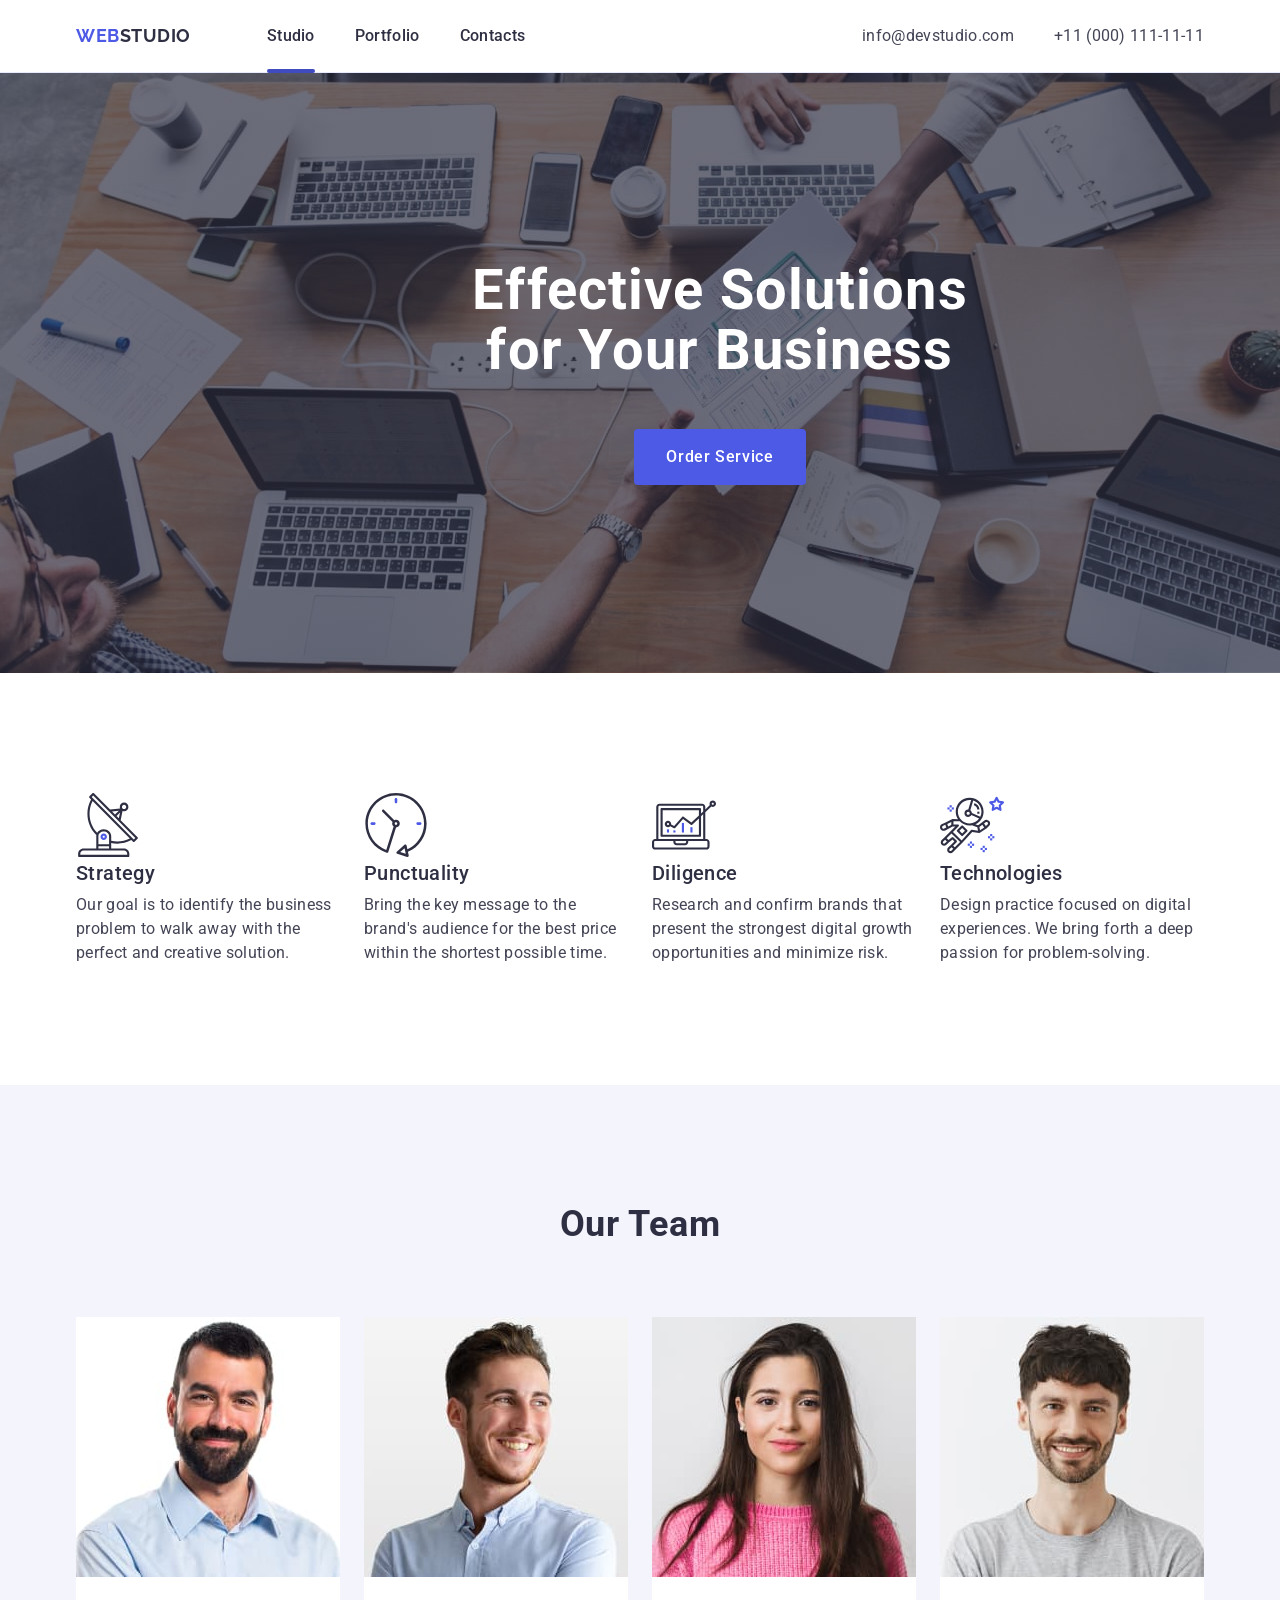
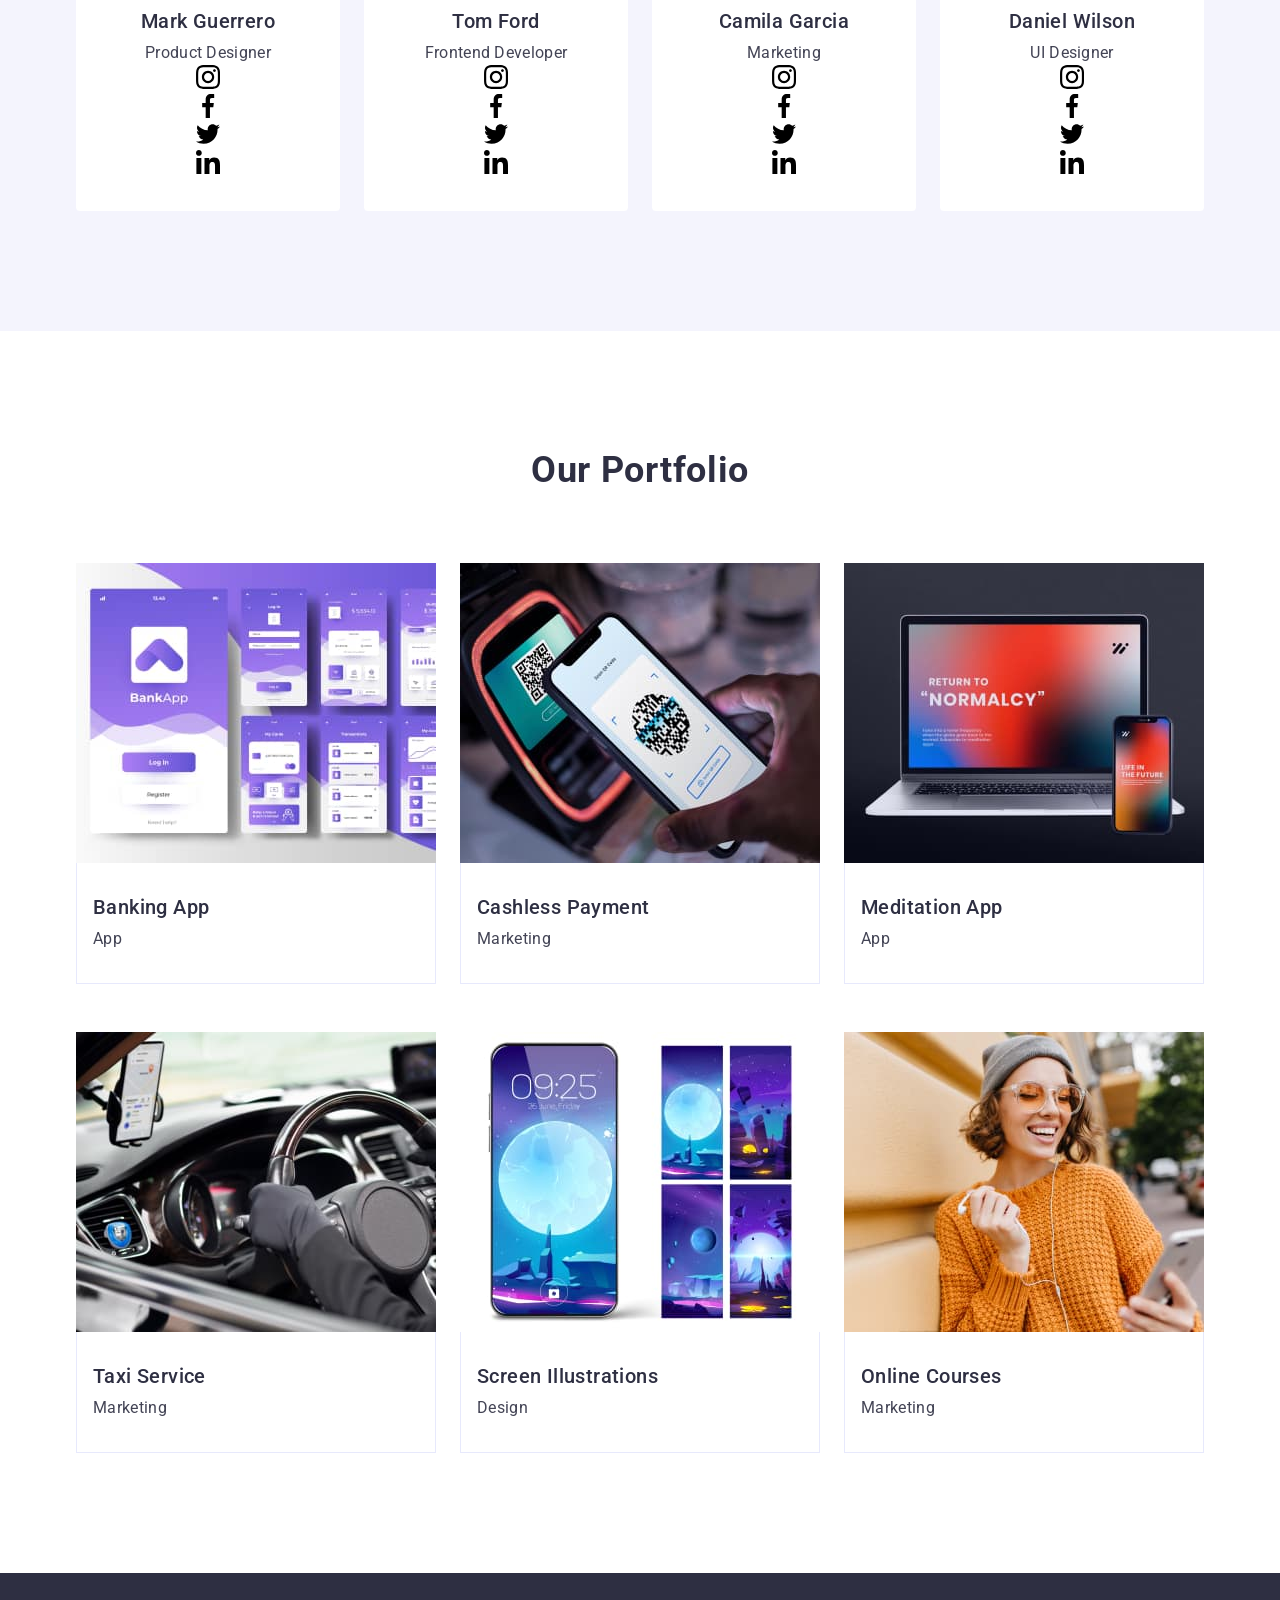
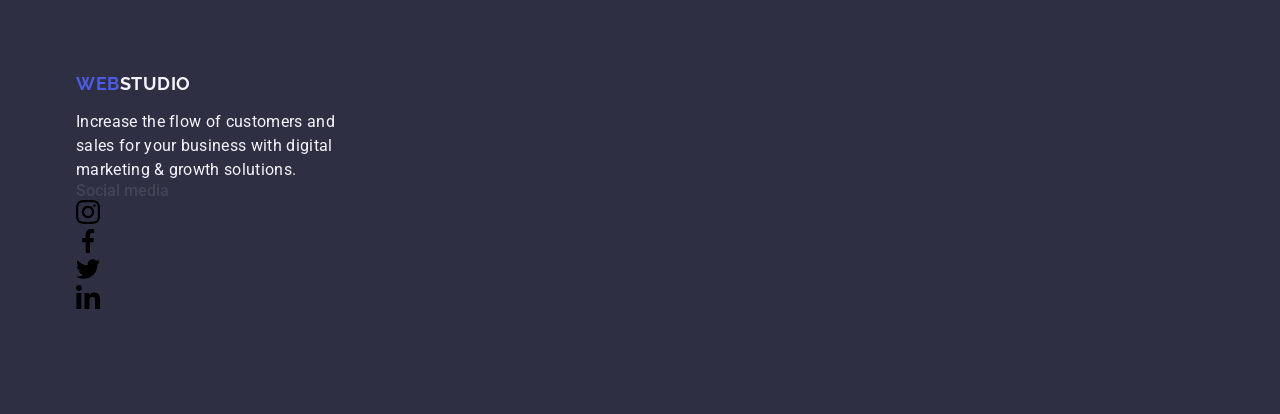
==== index.html @ 86a33cc3 "team" ====
<!DOCTYPE html>
<html lang="en">
<head>
  <meta charset="UTF-8">
  <meta name="viewport" content="width=device-width, initial-scale=1.0">
  <title>Web Studio</title>
  <link rel="preconnect" href="https://fonts.googleapis.com">
  <link rel="preconnect" href="https://fonts.gstatic.com" crossorigin>
  <link href="https://fonts.googleapis.com/css2?family=Raleway:wght@700&family=Roboto:wght@400;500;700&display=swap" rel="stylesheet">
  <link rel="stylesheet" href="https://cdnjs.cloudflare.com/ajax/libs/modern-normalize/2.0.0/modern-normalize.min.css">

  <link rel="stylesheet" href="./css/styles.css">
</head>
<body>

  <!-- Початок секції header -->
  <header class="header">
    <div class="container header-container">
      <nav class="header-nav">
      <a class="header-logo" href="./index.html">Web<span class="header-logo-studio">Studio</span></a>
        <ul class="header-list">
          <li class="header-item">
            <a class="header-link current" href="./index.html">Studio</a></li>
          <li class="header-item"><a class="header-link" href="">Portfolio</a></li>
          <li class="header-item"><a class="header-link" href="">Contacts</a></li>
        </ul>
      </nav>
      <address class="header-address">
        <ul class="header-address-list">
          <li class="header-address-item"><a class="header-address-link" href="mailto:info@devstudio.com">info@devstudio.com</a></li>
          <li class="header-address-item"><a class="header-address-link" href="tel:+110001111111">+11 (000) 111-11-11</a></li>
        </ul>
      </address>
    </div>
  </header>

  <!-- main -->
  <main>
    <!-- Початок секції hero -->
    <section class="hero">
     <div class="container">
        <h1 class="hero-title">Effective Solutions
          for Your Business</h1>
        <button class="hero-btn" type="button">Order Service</button>
     </div>
    </section>

    <!-- Початок секції Advantages -->
    <section class="advantages">
<div class="container">
        <h2 class="advantages-title visually-hidden">Advantages</h2>
        <Ul class="advantages-list">
          <li class="advantages-item">
            <div class=""><svg class="" width="64" height="64">
              <use href="./images/icons.svg#icon-antenna"></use>
            </svg></div>
            <h3 class="advantages-subtitle">Strategy</h3>
            <p class="advantages-text">Our goal is to identify the business problem to walk away with the perfect and creative solution. </p>
          </li>
          <li class="advantages-item">
            <div class=""><svg class="" width="64" height="64">
              <use href="./images/icons.svg#icon-clock"></use>
            </svg></div>
            <h3 class="advantages-subtitle">Punctuality</h3>
            <p class="advantages-text">Bring the key message to the brand's audience for the best price within the shortest possible time.</p>
          </li>
          <li class="advantages-item">
            <div class=""><svg class="" width="64" height="64">
              <use href="./images/icons.svg#icon-diagram"></use>
            </svg></div>
            <h3 class="advantages-subtitle">Diligence</h3>
            <p class="advantages-text">Research and confirm brands that present the strongest digital growth opportunities and minimize risk.</p>
          </li>
          <li class="advantages-item">
            <div class=""><svg class="" width="64" height="64">
              <use href="./images/icons.svg#icon-astronaut"></use>
            </svg></div>
            <h3 class="advantages-subtitle">Technologies</h3>
            <p class="advantages-text">Design practice focused on digital experiences. We bring forth a deep passion for problem-solving.</p>
          </li>
        </Ul>
</div>
    </section>

    <!-- Початок секції Team -->
    <section class="team">
<div class="container">
        <h2 class="team-title">Our Team</h2>
        <ul class="team-list">
          <li class="team-item">
            <img class="team-img" src="./images/img1.jpg" alt="Mark Guerrero photo" width="264" height="260">
            <div class="about-member">
              <h3 class="team-subtitle">Mark Guerrero</h3>
              <p class="team-text">Product Designer</p>
              <ul class="footer-soc-list">
                <li class="footer-soc-item"><a class="footer-soc-link" href=""></a> <svg class="soc-icon" width="24" height="24">
                  <use href="./images/icons.svg#icon-instagram"></use>
                </svg></li>
                <li class="footer-soc-item"><a class="footer-soc-link" href=""></a> <svg class="soc-icon" width="24" height="24">
                  <use href="./images/icons.svg#icon-facebook"></use>
                </svg></li>
                <li class="footer-soc-item"><a class="footer-soc-link" href=""></a> <svg class="soc-icon footer-soc-icon" width="24" height="24">
                  <use href="./images/icons.svg#icon-twitter"></use>
                </svg></li>
                <li class="footer-soc-item"><a class="footer-soc-link" href=""></a> <svg class="soc-icon" width="24" height="24">
                  <use href="./images/icons.svg#icon-linkedin"></use>
                </svg></li>
              </ul>
            </div>
          </li>
          <li class="team-item">
            <img class="team-img" src="./images/img2.jpg" alt="Tom Ford photo" width="264" height="260">
            <div class="about-member">
              <h3 class="team-subtitle">Tom Ford</h3>
              <p class="team-text">Frontend Developer</p>
              <ul class="footer-soc-list">
                <li class="footer-soc-item"><a class="footer-soc-link" href=""></a> <svg class="soc-icon" width="24" height="24">
                  <use href="./images/icons.svg#icon-instagram"></use>
                </svg></li>
                <li class="footer-soc-item"><a class="footer-soc-link" href=""></a> <svg class="soc-icon" width="24" height="24">
                  <use href="./images/icons.svg#icon-facebook"></use>
                </svg></li>
                <li class="footer-soc-item"><a class="footer-soc-link" href=""></a> <svg class="soc-icon footer-soc-icon" width="24" height="24">
                  <use href="./images/icons.svg#icon-twitter"></use>
                </svg></li>
                <li class="footer-soc-item"><a class="footer-soc-link" href=""></a> <svg class="soc-icon" width="24" height="24">
                  <use href="./images/icons.svg#icon-linkedin"></use>
                </svg></li>
              </ul>
            </div>
          </li>
          <li class="team-item">
            <img class="team-img" src="./images/img3.jpg" alt="Camila Garcia photo" width="264" height="260">
            <div class="about-member">
              <h3 class="team-subtitle">Camila Garcia</h3>
              <p class="team-text">Marketing</p>
              <ul class="footer-soc-list">
                <li class="footer-soc-item"><a class="footer-soc-link" href=""></a> <svg class="soc-icon" width="24" height="24">
                  <use href="./images/icons.svg#icon-instagram"></use>
                </svg></li>
                <li class="footer-soc-item"><a class="footer-soc-link" href=""></a> <svg class="soc-icon" width="24" height="24">
                  <use href="./images/icons.svg#icon-facebook"></use>
                </svg></li>
                <li class="footer-soc-item"><a class="footer-soc-link" href=""></a> <svg class="soc-icon footer-soc-icon" width="24" height="24">
                  <use href="./images/icons.svg#icon-twitter"></use>
                </svg></li>
                <li class="footer-soc-item"><a class="footer-soc-link" href=""></a> <svg class="soc-icon" width="24" height="24">
                  <use href="./images/icons.svg#icon-linkedin"></use>
                </svg></li>
              </ul>
            </div>
          </li>
          <li class="team-item">
            <img class="team-img" src="./images/img4.jpg" alt="Daniel Wilson photo" width="264" height="260">
            <div class="about-member">
              <h3 class="team-subtitle">Daniel Wilson</h3>
              <p class="team-text">UI Designer</p>
              <ul class="footer-soc-list">
                <li class="footer-soc-item"><a class="footer-soc-link" href=""></a> <svg class="soc-icon" width="24" height="24">
                  <use href="./images/icons.svg#icon-instagram"></use>
                </svg></li>
                <li class="footer-soc-item"><a class="footer-soc-link" href=""></a> <svg class="soc-icon" width="24" height="24">
                  <use href="./images/icons.svg#icon-facebook"></use>
                </svg></li>
                <li class="footer-soc-item"><a class="footer-soc-link" href=""></a> <svg class="soc-icon footer-soc-icon" width="24" height="24">
                  <use href="./images/icons.svg#icon-twitter"></use>
                </svg></li>
                <li class="footer-soc-item"><a class="footer-soc-link" href=""></a> <svg class="soc-icon" width="24" height="24">
                  <use href="./images/icons.svg#icon-linkedin"></use>
                </svg></li>
              </ul>
            </div>
          </li>
        </ul>
</div>
    </section>

    <!-- Початок секції Портфоліо -->
     <Section class="portfolio">
<div class="container">
        <h2 class="portfolio-title">Our Portfolio</h2>
        <ul class="portfolio-list">
          <li class="portfolio-item">
            <img class="Portfolio-img" src="./images/card1.jpg" alt="Banking App" width="360" height="300">
            <div class="about-app">
              <h3 class="portfolio-subtitle">Banking App</h3>
              <p class="portfolio-text">App</p>
            </div>
          </li>
          <li class="portfolio-item">
            <img class="Portfolio-img" src="./images/card2.jpg" alt="Terminal and smartphone" width="360" height="300">
            <div class="about-app">
              <h3 class="portfolio-subtitle">Cashless Payment</h3>
              <p class="portfolio-text">Marketing</p>
            </div>
          </li>
          <li class="portfolio-item">
            <img class="Portfolio-img" src="./images/card3.jpg" alt="macbook" width="360" height="300">
            <div class="about-app">
              <h3 class="portfolio-subtitle">Meditation App</h3>
              <p class="portfolio-text">App</p>
            </div>
          </li>
          <li class="portfolio-item">
            <img class="Portfolio-img" src="./images/card4.jpg" alt="Taxi" width="360" height="300">
            <div class="about-app">
              <h3 class="portfolio-subtitle">Taxi Service</h3>
              <p class="portfolio-text">Marketing</p>
            </div>
          </li>
          <li class="portfolio-item">
            <img class="Portfolio-img" src="./images/card5.jpg" alt="Screen Illustrations" width="360" height="300">
            <div class="about-app">
              <h3 class="portfolio-subtitle">Screen Illustrations</h3>
              <p class="portfolio-text">Design</p>
            </div>
          </li>
          <li class="portfolio-item">
            <img class="Portfolio-img" src="./images/card6.jpg" alt="Girl with iphone" width="360" height="300">
            <div class="about-app">
              <h3 class="portfolio-subtitle">Online Courses</h3>
              <p class="portfolio-text">Marketing</p>
            </div>
          </li>
        </ul>
</div>
     </Section>
  </main>
  <footer class="footer">
<div class="container">
  <div class="footer-blok">
        <a class="footer-link" href="./index.html">Web<span class="footer-logo-studio">Studio</span></a>
        <p class="footer-text">
          Increase the flow of customers and sales for your business with digital marketing & growth solutions.
        </p>
  </div>
    <div class="footer-soc">
      <p class="footer-soc-text">Social media</p>
      <ul class="footer-soc-list">
        <li class="footer-soc-item"><a class="footer-soc-link" href=""></a> <svg class="soc-icon" width="24" height="24">
          <use href="./images/icons.svg#icon-instagram"></use>
        </svg></li>
        <li class="footer-soc-item"><a class="footer-soc-link" href=""></a> <svg class="soc-icon" width="24" height="24">
          <use href="./images/icons.svg#icon-facebook"></use>
        </svg></li>
        <li class="footer-soc-item"><a class="footer-soc-link" href=""></a> <svg class="soc-icon footer-soc-icon" width="24" height="24">
          <use href="./images/icons.svg#icon-twitter"></use>
        </svg></li>
        <li class="footer-soc-item"><a class="footer-soc-link" href=""></a> <svg class="soc-icon" width="24" height="24">
          <use href="./images/icons.svg#icon-linkedin"></use>
        </svg></li>
      </ul>
    </div>
</div>
  </footer>
</body>
</html>
---- css/styles.css ----
body {
  font-family: 'Roboto', sans-serif;
  /* font-size: ; */
  font-weight: 500 ;
  font-style: normal;
  color: #434455;
  background-color: #FFFFFF;
}
a {
  text-decoration: none;
}
p, h1, h2, h3, h4, h5, h6 {
  margin-top:  0;
  margin-bottom: 0;
}
ul{
  padding-left: 0;
  margin-top: 0;
  margin-bottom: 0;
  list-style-type: none;
}

img {
  display: block;
}
.container { 
  /* width: calc(1128px + 15px + 15px); */
  max-width: 1158px;
  padding-left: 15px;
  padding-right: 15px; 
  margin-left: auto;
  margin-right: auto;
  }

.header {
  border-bottom: 1px solid #e7e9fc;
  box-shadow: 0 1px 6px 0 rgba(46, 47, 66, 0.08), 0 1px 1px 0 rgba(46, 47, 66, 0.16), 0 2px 1px 0 rgba(46, 47, 66, 0.08);
}
.header-container {
  display: flex;
  align-items: center;
}

.header-nav {
display: flex;
justify-content: center;
align-items: center;
}
.header-logo {
  font-family: "Raleway", sans-serif;
  font-weight: 700;
  font-size: 18px;
  line-height: 117%;
  letter-spacing: 0.03em;
  text-transform: uppercase;
  color: #4d5ae5 ;
  margin-right: 76px;
  /* padding: 24px 0; */
}
.header-logo-studio {
  color: #2E2F42;
}

.header-link {
  font-family: 'Roboto', sans-serif;
  font-weight: 500;
  font-size: 16px;
  line-height: 150%;
  letter-spacing: 0.02em;
  color: #2E2F42;
  padding: 24px 0;
  display: block;
  transition: color 250ms cubic-bezier(0.4, 0, 0.2, 1);
}

.header-link.current {
  position: relative;
}
.header-link.current::after {
  content: '';
  position: absolute;
  left: 0;
  bottom: -1px;
  width: 100%;
  height: 4px;
  border-radius: 2px;
  background-color: #404BBF;
}
.header-list {
  display: flex;
  gap: 40px;

}

.header-address {
  font-style: normal;
  margin-left: auto;
}
.header-address-list {
  display: flex;
  gap: 40px;
  /* padding: 24px 0; */
}
.header-address-link {
  font-family: 'Roboto', sans-serif;
  font-weight: 400;
  font-size: 16px;
  line-height: 150%;
  letter-spacing: 0.02em;
  color: #434455;
  display: block;
  padding-top: 24px;
  padding-bottom: 24px;
  transition: color 250ms cubic-bezier(0.4, 0, 0.2, 1);
}

.hero {
  background-color: #2E2F42;
  background-image: linear-gradient(
    to bottom, 
    rgba(46, 47, 66, 0.7),
    rgba(46, 47, 66, 0.7) 
    ),
    url(../images/people-office.jpg);
  background-repeat: no-repeat;
  background-position: center;
  width: 1440px;
  background-size: cover;
  margin-left: auto;
  margin-right: auto;
  padding-top: 188px;
  padding-bottom: 188px;
}
.hero-title {
  max-width: 496px;
  margin: 0 auto;
  font-size: 56px;
  line-height: 107%;
  letter-spacing: 0.02em;
  text-align: center;
  color: white;
  margin-bottom: 48px;
}
.hero-btn {
  display: block;
  margin: 0 auto;
  padding: 16px 32px;
  border-radius: 4px;
  font-family: 'Roboto', sans-serif;
  font-weight: 500;
  font-size: 16px;
  line-height: 150%;
  letter-spacing: 0.04em;
  background-color:#4D5AE5;
  color: white;
  cursor: pointer;
  min-width: 169px;
  height: 56px;
  border:none;

}
.hero-btn:hover, .hero-btn:focus {
  background-color:#404BBF;
}
.advantages {
  padding-top: 120px;
  padding-bottom: 120px;
}
.visually-hidden {
  position: absolute;
  width: 1px;
  height: 1px;
  margin: -1px;
  border: 0;
  padding: 0;
  white-space: nowrap;
  clip-path: inset(100%);
  clip: rect(0 0 0 0);
  overflow: hidden;
}

.advantages-list {
  display: flex;
  gap: 24px;
}
.advantages-item {
  width: calc((100% - 3 * 24px ) / 4);
}
.advantages-subtitle {
  /* font-family: var(--font-family); */
  margin-bottom: 8px;
  font-weight: 500;
  font-size: 20px;
  line-height: 120%;
  letter-spacing: 0.02em;
  color: #2E2F42;
}
.advantages-text {
  /* font-family: var(--font-family); */
  font-weight: 400;
  font-size: 16px;
  line-height: 150%;
  letter-spacing: 0.02em;
  color: #434455;
}

.team {
  background-color: #F4F4FD;
  padding-top: 120px;
  padding-bottom: 120px;
}
.team-title {
  /* font-family: var(--font-family);
  font-weight: 700; */
  font-size: 36px;
  line-height: 111%;
  letter-spacing: 0.02em;
  text-align: center;
  text-transform: capitalize;
  color: #2E2F42;
  margin-bottom: 72px;
  
}
.team-list {
  display: flex;
  gap: 24px;
}
.team-item {
  background-color: #FFFFFF;
  width: calc((100% - 3 * 24px) / 4);
  border-radius: 0 0 4px 4px;
}
.about-member {
  padding: 32px 0;
  text-align: center;
}
.team-subtitle {
  /* font-family: var(--font-family); */
  font-weight: 500;
  font-size: 20px;
  line-height: 120%;
  letter-spacing: 0.02em;
  /* text-align: center; */
  color: #2E2F42;
  margin-bottom: 8px;
}
.team-text {
  /* font-family: var(--font-family); */
  font-weight: 400;
  font-size: 16px;
  line-height: 150%;
  letter-spacing: 0.02em;
  /* text-align: center; */
  color: #434455;
}
.portfolio {
  padding-top: 120px;
  padding-bottom: 120px;
}
.portfolio-title {
  margin-bottom: 72px;
  /* font-family: var(--font-family);
  font-weight: 700; */
  text-transform: capitalize;
  font-size: 36px;
  line-height: 111%;
  letter-spacing: 0.02em;
  text-align: center;
  color: #2E2F42;
}
.portfolio-list {
  display: flex;
  row-gap: 48px;
  column-gap: 24px;
  flex-wrap: wrap;
}
.portfolio-item {
  width: calc((100% - 2 * 24px ) / 3);
}
.portfolio-subtitle {
  margin-bottom: 8px;
  /* font-family: var(--font-family); */
  font-weight: 500;
  font-size: 20px;
  line-height: 120%;
  letter-spacing: 0.02em;
  color: #2E2F42;
}
.portfolio-text {
  /* font-family: var(--font-family); */
  font-weight: 400;
  font-size: 16px;
  line-height: 150%;
  letter-spacing: 0.02em;
  color: #434455;
}
.about-app {
  padding: 32px 16px;
  border: 1px solid #e7e9fc;
  border-top: none;
}
.footer {
  background-color: #2E2F42;
  padding-top: 100px;
  padding-bottom: 100px;
}
.footer-blok {

}


.footer-link {
  display: inline-block;
  margin-bottom: 16px;
  font-family: "Raleway", sans-serif;
  font-weight: 700;
  font-size: 18px;
  line-height: 117%;
  letter-spacing: 0.03em;
  text-transform: uppercase;
  color: #4d5ae5;
}
.footer-logo-studio {
  color: #F4F4FD;
}

.footer-text {
  font-weight: 400;
  font-size: 16px;
  line-height: 150%;
  letter-spacing: 0.02em;
  color: #F4F4FD;
  max-width: 264px;
}


.footer-soc {
}
.footer-soc-text {
}
.footer-soc-list {
}
.footer-soc-item {
}
.footer-soc-link {
}
.footer-soc-icon {
}

.header-link:hover, 
.header-link:focus
.header-address-link:hover, 
.header-address-link:focus, 
.header-item.current {
  color:#404BBF;
}
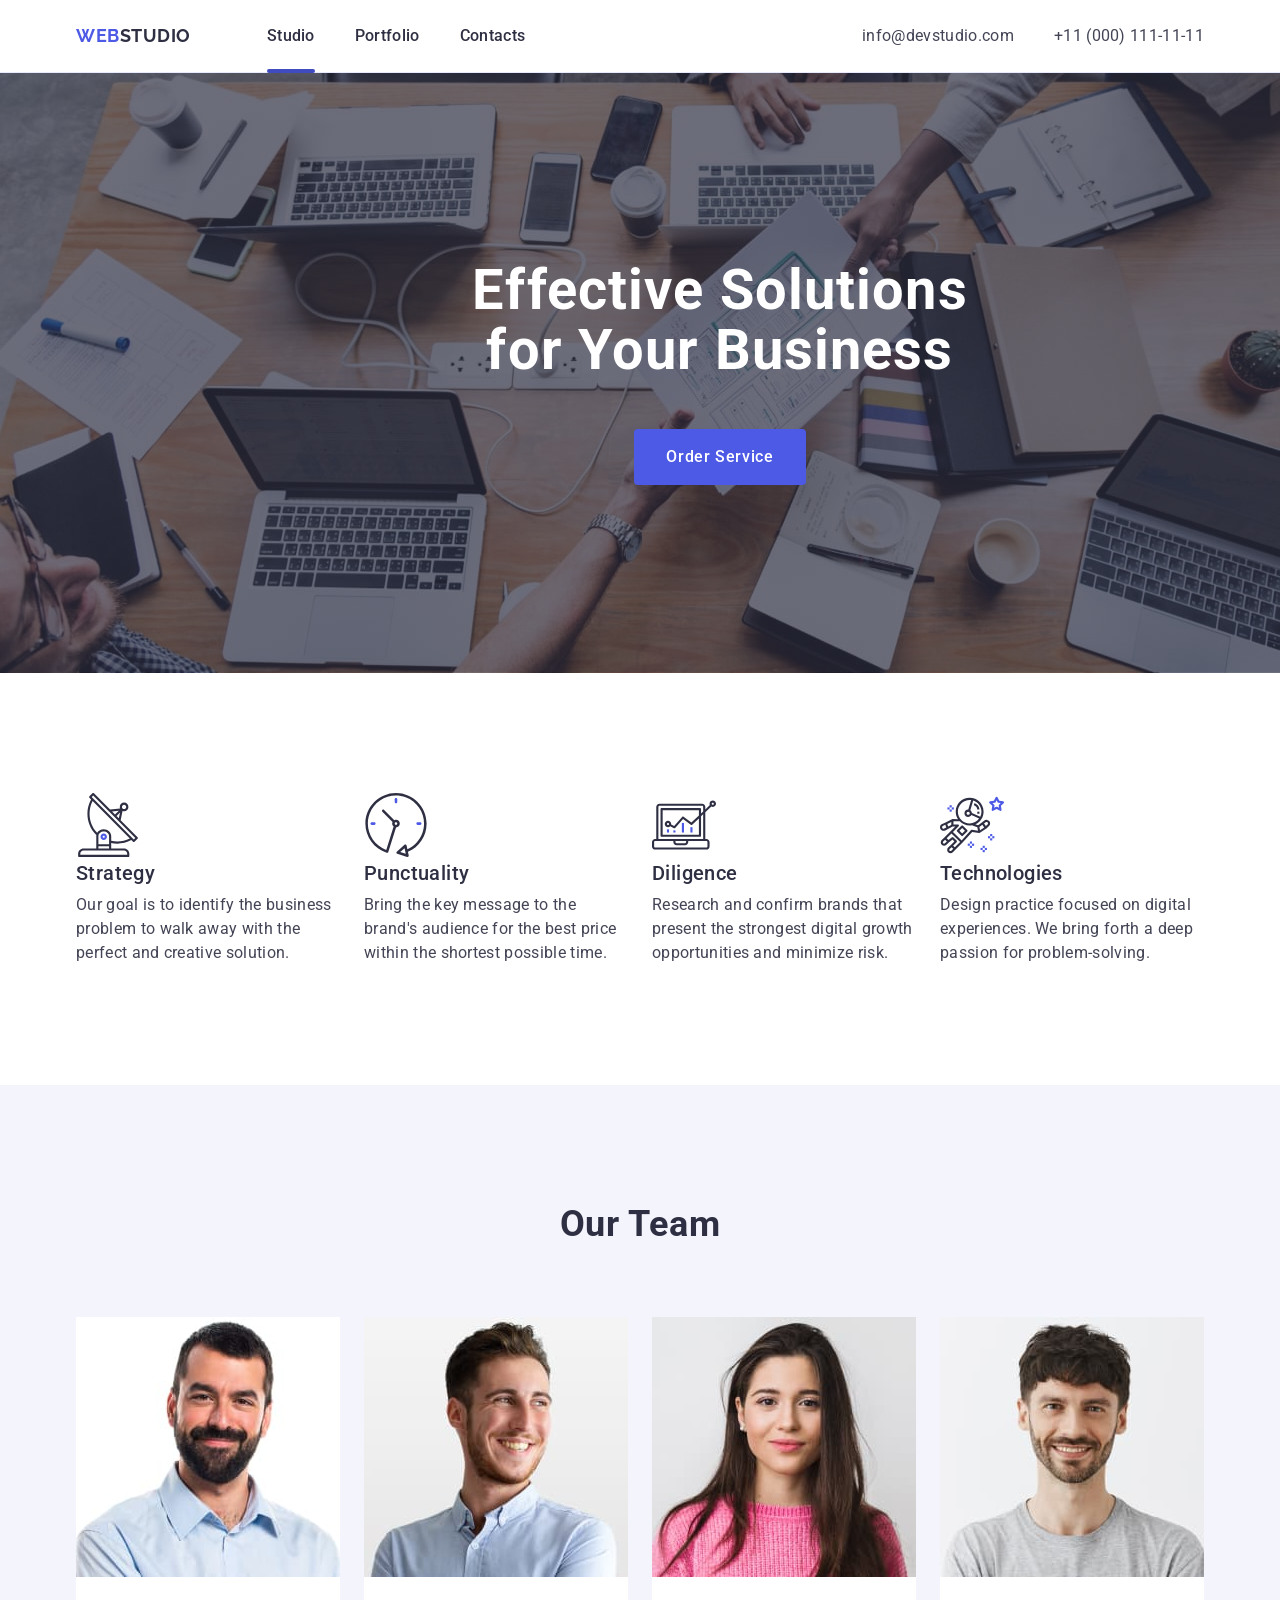
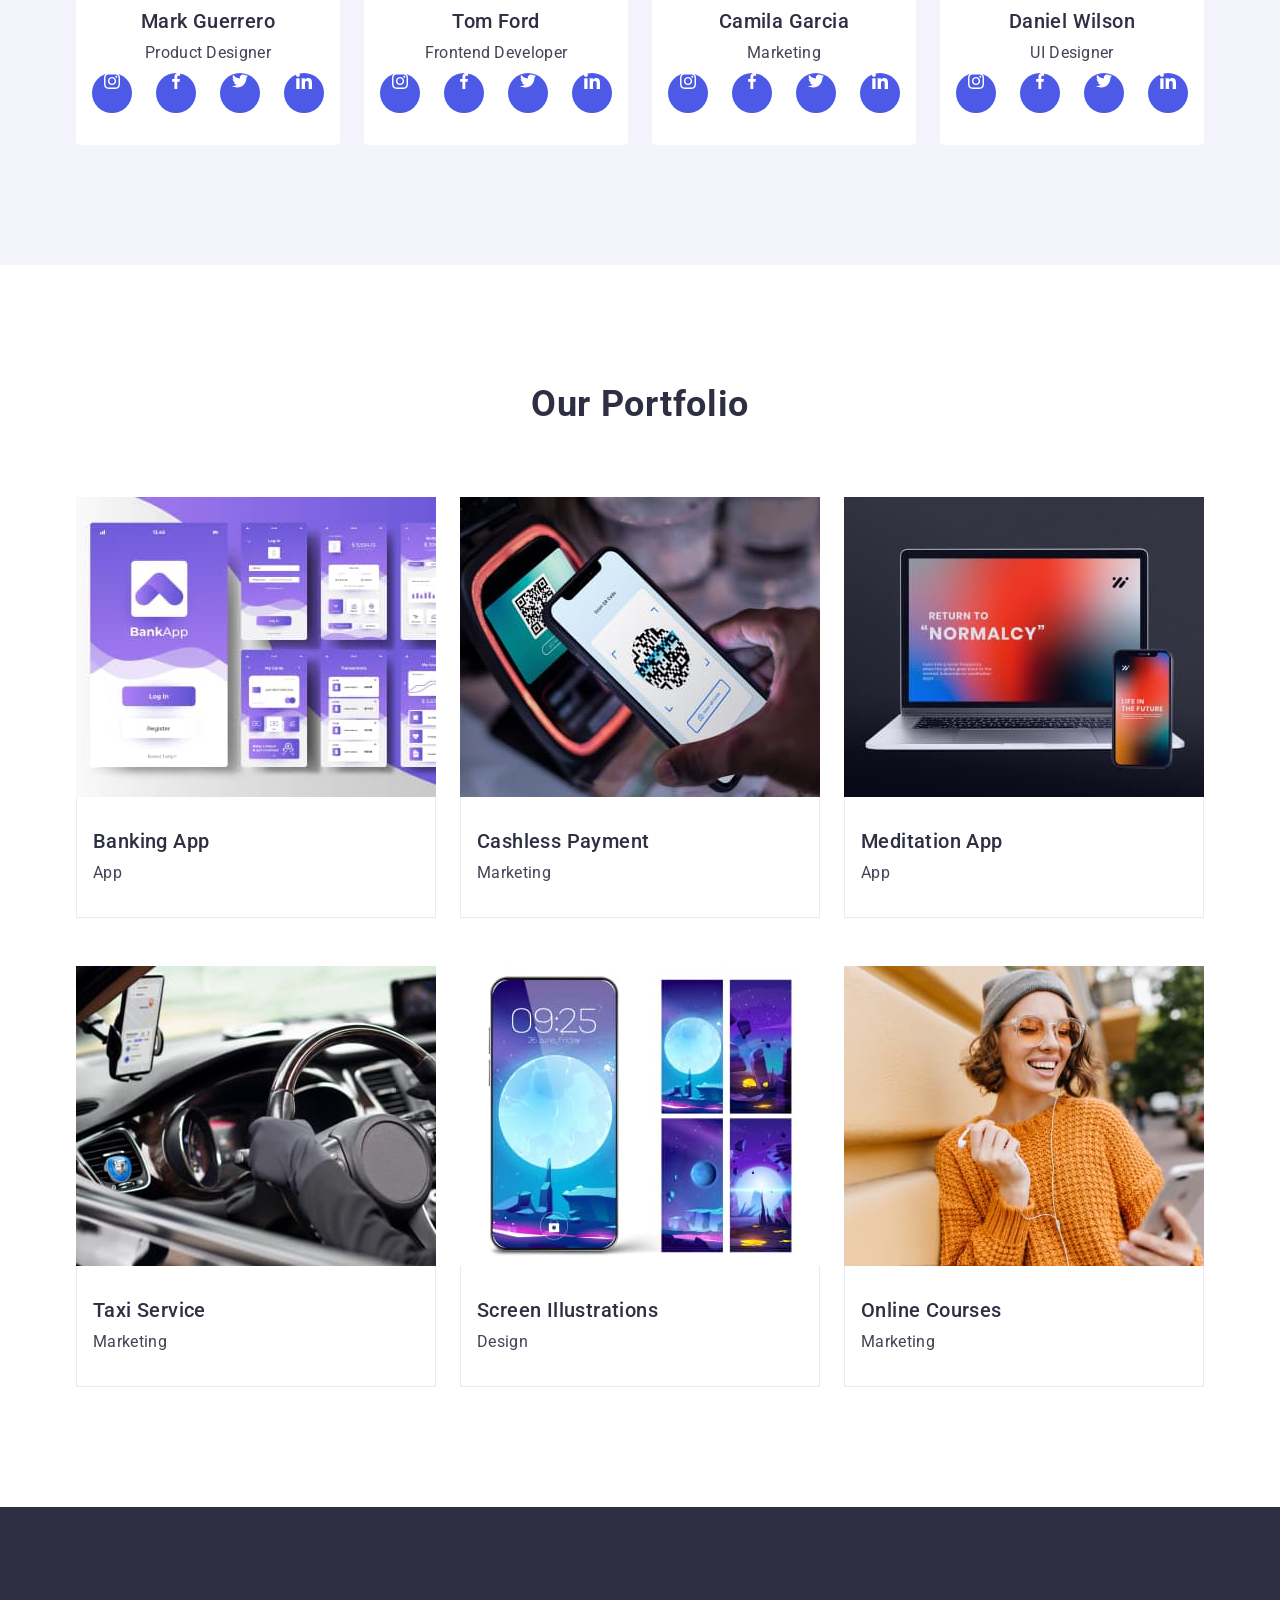
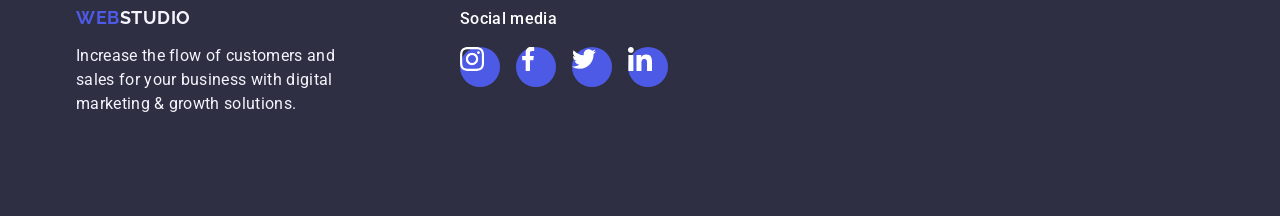
==== commit 1c577419: "footer" ====
--- a/index.html
+++ b/index.html
@@ -92,38 +92,41 @@
             <div class="about-member">
               <h3 class="team-subtitle">Mark Guerrero</h3>
               <p class="team-text">Product Designer</p>
-              <ul class="footer-soc-list">
-                <li class="footer-soc-item"><a class="footer-soc-link" href=""></a> <svg class="soc-icon" width="24" height="24">
-                  <use href="./images/icons.svg#icon-instagram"></use>
-                </svg></li>
-                <li class="footer-soc-item"><a class="footer-soc-link" href=""></a> <svg class="soc-icon" width="24" height="24">
-                  <use href="./images/icons.svg#icon-facebook"></use>
-                </svg></li>
-                <li class="footer-soc-item"><a class="footer-soc-link" href=""></a> <svg class="soc-icon footer-soc-icon" width="24" height="24">
-                  <use href="./images/icons.svg#icon-twitter"></use>
-                </svg></li>
-                <li class="footer-soc-item"><a class="footer-soc-link" href=""></a> <svg class="soc-icon" width="24" height="24">
-                  <use href="./images/icons.svg#icon-linkedin"></use>
-                </svg></li>
-              </ul>
-            </div>
-          </li>
+              <ul class="team-soc-list">
+                <li class="team-soc-item"><a class="team-soc-link" href=""></a> <svg class="soc-icon" width="16" height="16">
+                  <use href="./images/icons.svg#icon-instagram"></use>
+                </svg></li>
+                <li class="team-soc-item"><a class="team-soc-link" href=""></a> <svg class="soc-icon" width="16" height="16">
+                  <use href="./images/icons.svg#icon-facebook"></use>
+                </svg></li>
+                <li class="team-soc-item"><a class="team-soc-link" href=""></a> <svg class="soc-icon" width="16" height="16">
+                  <use href="./images/icons.svg#icon-twitter"></use>
+                </svg></li>
+                <li class="team-soc-item"><a class="team-soc-link" href=""></a> <svg class="soc-icon" width="16" height="16">
+                  <use href="./images/icons.svg#icon-linkedin"></use>
+                </svg></li>
+              </ul>
+            </div>
+          </li>
+
+
+
           <li class="team-item">
             <img class="team-img" src="./images/img2.jpg" alt="Tom Ford photo" width="264" height="260">
             <div class="about-member">
               <h3 class="team-subtitle">Tom Ford</h3>
               <p class="team-text">Frontend Developer</p>
-              <ul class="footer-soc-list">
-                <li class="footer-soc-item"><a class="footer-soc-link" href=""></a> <svg class="soc-icon" width="24" height="24">
-                  <use href="./images/icons.svg#icon-instagram"></use>
-                </svg></li>
-                <li class="footer-soc-item"><a class="footer-soc-link" href=""></a> <svg class="soc-icon" width="24" height="24">
-                  <use href="./images/icons.svg#icon-facebook"></use>
-                </svg></li>
-                <li class="footer-soc-item"><a class="footer-soc-link" href=""></a> <svg class="soc-icon footer-soc-icon" width="24" height="24">
-                  <use href="./images/icons.svg#icon-twitter"></use>
-                </svg></li>
-                <li class="footer-soc-item"><a class="footer-soc-link" href=""></a> <svg class="soc-icon" width="24" height="24">
+              <ul class="team-soc-list">
+                <li class="team-soc-item"><a class="team-soc-link" href=""></a> <svg class="soc-icon" width="16" height="16">
+                  <use href="./images/icons.svg#icon-instagram"></use>
+                </svg></li>
+                <li class="team-soc-item"><a class="team-soc-link" href=""></a> <svg class="soc-icon" width="16" height="16">
+                  <use href="./images/icons.svg#icon-facebook"></use>
+                </svg></li>
+                <li class="team-soc-item"><a class="team-soc-link" href=""></a> <svg class="soc-icon" width="16" height="16">
+                  <use href="./images/icons.svg#icon-twitter"></use>
+                </svg></li>
+                <li class="team-soc-item"><a class="team-soc-link" href=""></a> <svg class="soc-icon" width="16" height="16">
                   <use href="./images/icons.svg#icon-linkedin"></use>
                 </svg></li>
               </ul>
@@ -134,17 +137,17 @@
             <div class="about-member">
               <h3 class="team-subtitle">Camila Garcia</h3>
               <p class="team-text">Marketing</p>
-              <ul class="footer-soc-list">
-                <li class="footer-soc-item"><a class="footer-soc-link" href=""></a> <svg class="soc-icon" width="24" height="24">
-                  <use href="./images/icons.svg#icon-instagram"></use>
-                </svg></li>
-                <li class="footer-soc-item"><a class="footer-soc-link" href=""></a> <svg class="soc-icon" width="24" height="24">
-                  <use href="./images/icons.svg#icon-facebook"></use>
-                </svg></li>
-                <li class="footer-soc-item"><a class="footer-soc-link" href=""></a> <svg class="soc-icon footer-soc-icon" width="24" height="24">
-                  <use href="./images/icons.svg#icon-twitter"></use>
-                </svg></li>
-                <li class="footer-soc-item"><a class="footer-soc-link" href=""></a> <svg class="soc-icon" width="24" height="24">
+              <ul class="team-soc-list">
+                <li class="team-soc-item"><a class="team-soc-link" href=""></a> <svg class="soc-icon" width="16" height="16">
+                  <use href="./images/icons.svg#icon-instagram"></use>
+                </svg></li>
+                <li class="team-soc-item"><a class="team-soc-link" href=""></a> <svg class="soc-icon" width="16" height="16">
+                  <use href="./images/icons.svg#icon-facebook"></use>
+                </svg></li>
+                <li class="team-soc-item"><a class="team-soc-link" href=""></a> <svg class="soc-icon" width="16" height="16">
+                  <use href="./images/icons.svg#icon-twitter"></use>
+                </svg></li>
+                <li class="team-soc-item"><a class="team-soc-link" href=""></a> <svg class="soc-icon" width="16" height="16">
                   <use href="./images/icons.svg#icon-linkedin"></use>
                 </svg></li>
               </ul>
@@ -155,17 +158,17 @@
             <div class="about-member">
               <h3 class="team-subtitle">Daniel Wilson</h3>
               <p class="team-text">UI Designer</p>
-              <ul class="footer-soc-list">
-                <li class="footer-soc-item"><a class="footer-soc-link" href=""></a> <svg class="soc-icon" width="24" height="24">
-                  <use href="./images/icons.svg#icon-instagram"></use>
-                </svg></li>
-                <li class="footer-soc-item"><a class="footer-soc-link" href=""></a> <svg class="soc-icon" width="24" height="24">
-                  <use href="./images/icons.svg#icon-facebook"></use>
-                </svg></li>
-                <li class="footer-soc-item"><a class="footer-soc-link" href=""></a> <svg class="soc-icon footer-soc-icon" width="24" height="24">
-                  <use href="./images/icons.svg#icon-twitter"></use>
-                </svg></li>
-                <li class="footer-soc-item"><a class="footer-soc-link" href=""></a> <svg class="soc-icon" width="24" height="24">
+              <ul class="team-soc-list">
+                <li class="team-soc-item"><a class="team-soc-link" href=""></a> <svg class="soc-icon" width="16" height="16">
+                  <use href="./images/icons.svg#icon-instagram"></use>
+                </svg></li>
+                <li class="team-soc-item"><a class="team-soc-link" href=""></a> <svg class="soc-icon" width="16" height="16">
+                  <use href="./images/icons.svg#icon-facebook"></use>
+                </svg></li>
+                <li class="team-soc-item"><a class="team-soc-link" href=""></a> <svg class="soc-icon" width="16" height="16">
+                  <use href="./images/icons.svg#icon-twitter"></use>
+                </svg></li>
+                <li class="team-soc-item"><a class="team-soc-link" href=""></a> <svg class="soc-icon" width="16" height="16">
                   <use href="./images/icons.svg#icon-linkedin"></use>
                 </svg></li>
               </ul>
@@ -227,7 +230,7 @@
      </Section>
   </main>
   <footer class="footer">
-<div class="container">
+<div class="container footer-container">
   <div class="footer-blok">
         <a class="footer-link" href="./index.html">Web<span class="footer-logo-studio">Studio</span></a>
         <p class="footer-text">
--- a/css/styles.css
+++ b/css/styles.css
@@ -253,6 +253,26 @@
   /* text-align: center; */
   color: #434455;
 }
+.team-soc-list {
+  margin-top: 8px;
+  display: flex;
+  justify-content: center;
+  gap: 24px;
+}
+.team-soc-item {
+  width: 40px;
+  height: 40px;
+  background-color: #4D5AE5;
+  border-radius: 50%;
+
+}
+.team-soc-link {
+}
+.soc-icon {
+  fill: #fff;
+  
+
+}
 .portfolio {
   padding-top: 120px;
   padding-bottom: 120px;
@@ -304,10 +324,12 @@
   padding-top: 100px;
   padding-bottom: 100px;
 }
+.footer-container {
+  display: flex;
+}
 .footer-blok {
-
-}
-
+  margin-right: 120px;
+}
 
 .footer-link {
   display: inline-block;
@@ -337,10 +359,23 @@
 .footer-soc {
 }
 .footer-soc-text {
+  font-weight: 500;
+  font-size: 16px;
+  line-height: 150%;
+  letter-spacing: 0.02em;
+  color: #fff;
+  margin-bottom: 16px;
+
 }
 .footer-soc-list {
+  display: flex;
+  gap: 16px;
 }
 .footer-soc-item {
+  width: 40px;
+  height: 40px;
+  background-color: #4D5AE5;
+  border-radius: 50%;
 }
 .footer-soc-link {
 }
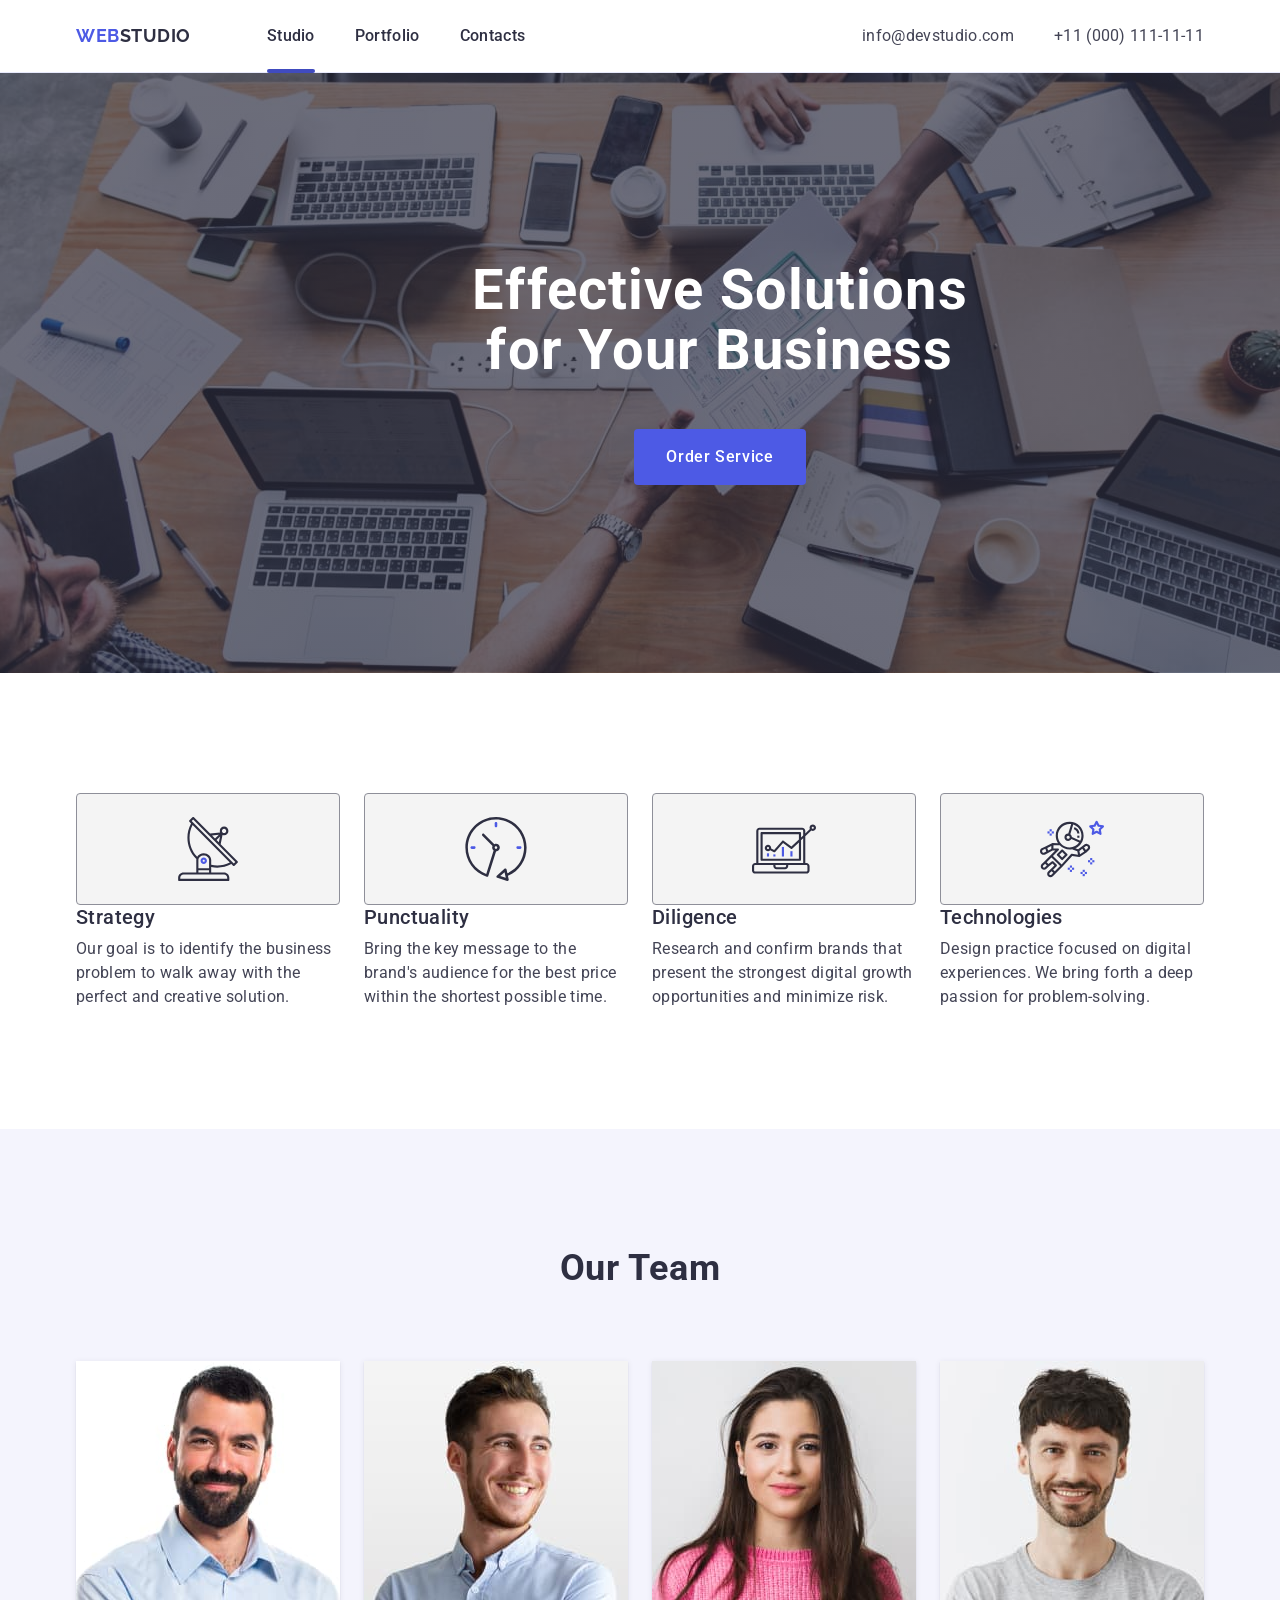
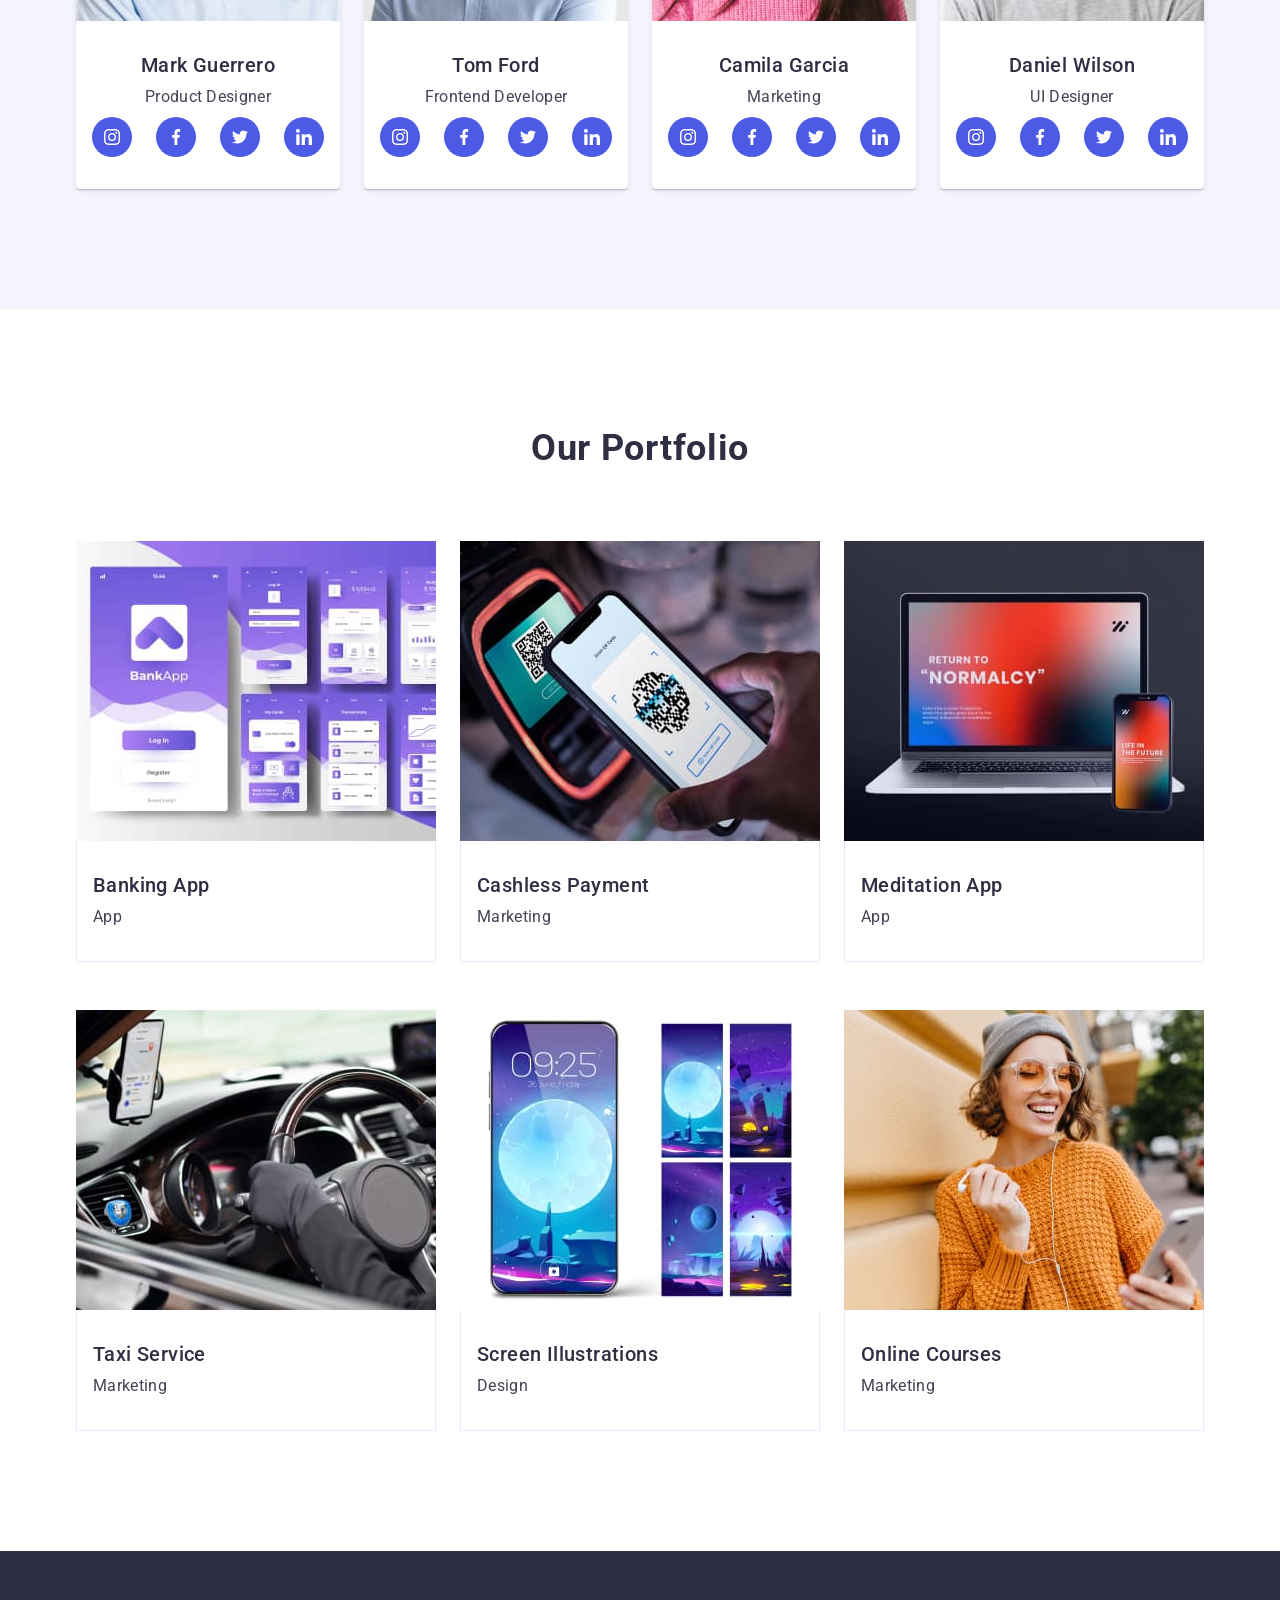
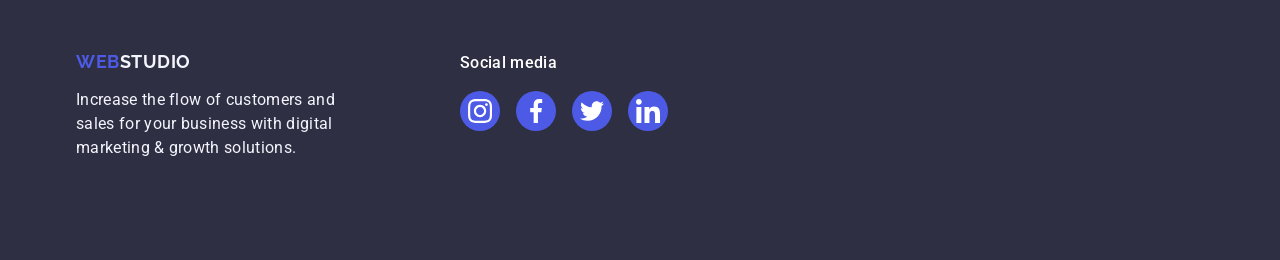
==== commit 82dd481c: "finish?" ====
--- a/index.html
+++ b/index.html
@@ -51,28 +51,28 @@
         <h2 class="advantages-title visually-hidden">Advantages</h2>
         <Ul class="advantages-list">
           <li class="advantages-item">
-            <div class=""><svg class="" width="64" height="64">
+            <div class="advantages-icon-box"><svg class="advantages-icon" width="64" height="64">
               <use href="./images/icons.svg#icon-antenna"></use>
             </svg></div>
             <h3 class="advantages-subtitle">Strategy</h3>
             <p class="advantages-text">Our goal is to identify the business problem to walk away with the perfect and creative solution. </p>
           </li>
           <li class="advantages-item">
-            <div class=""><svg class="" width="64" height="64">
+            <div class="advantages-icon-box"><svg class="advantages-icon" width="64" height="64">
               <use href="./images/icons.svg#icon-clock"></use>
             </svg></div>
             <h3 class="advantages-subtitle">Punctuality</h3>
             <p class="advantages-text">Bring the key message to the brand's audience for the best price within the shortest possible time.</p>
           </li>
           <li class="advantages-item">
-            <div class=""><svg class="" width="64" height="64">
+            <div class="advantages-icon-box"><svg class="advantages-icon" width="64" height="64">
               <use href="./images/icons.svg#icon-diagram"></use>
             </svg></div>
             <h3 class="advantages-subtitle">Diligence</h3>
             <p class="advantages-text">Research and confirm brands that present the strongest digital growth opportunities and minimize risk.</p>
           </li>
           <li class="advantages-item">
-            <div class=""><svg class="" width="64" height="64">
+            <div class="advantages-icon-box"><svg class="advantages-icon" width="64" height="64">
               <use href="./images/icons.svg#icon-astronaut"></use>
             </svg></div>
             <h3 class="advantages-subtitle">Technologies</h3>
@@ -108,9 +108,6 @@
               </ul>
             </div>
           </li>
-
-
-
           <li class="team-item">
             <img class="team-img" src="./images/img2.jpg" alt="Tom Ford photo" width="264" height="260">
             <div class="about-member">
@@ -184,42 +181,60 @@
         <h2 class="portfolio-title">Our Portfolio</h2>
         <ul class="portfolio-list">
           <li class="portfolio-item">
-            <img class="Portfolio-img" src="./images/card1.jpg" alt="Banking App" width="360" height="300">
+            <div class="portfolio-thumb"><img class="portfolio-img" src="./images/card1.jpg" alt="Banking App" width="360" height="300">
+              <p class="portfolio-item-text">14 Stylish and User-Friendly App Design Concepts · Task Manager App · Calorie Tracker App · Exotic Fruit Ecommerce App · Cloud Storage App</p>
+            </div>
+            
             <div class="about-app">
               <h3 class="portfolio-subtitle">Banking App</h3>
               <p class="portfolio-text">App</p>
             </div>
           </li>
           <li class="portfolio-item">
-            <img class="Portfolio-img" src="./images/card2.jpg" alt="Terminal and smartphone" width="360" height="300">
+            <div class="portfolio-thumb">
+              <img class="portfolio-img" src="./images/card2.jpg" alt="Terminal and smartphone" width="360" height="300">
+              <p class="portfolio-item-text">14 Stylish and User-Friendly App Design Concepts · Task Manager App · Calorie Tracker App · Exotic Fruit Ecommerce App · Cloud Storage App</p>
+            </div>
             <div class="about-app">
               <h3 class="portfolio-subtitle">Cashless Payment</h3>
               <p class="portfolio-text">Marketing</p>
             </div>
           </li>
           <li class="portfolio-item">
-            <img class="Portfolio-img" src="./images/card3.jpg" alt="macbook" width="360" height="300">
+            <div class="portfolio-thumb">
+              <img class="portfolio-img" src="./images/card3.jpg" alt="macbook" width="360" height="300">
+              <p class="portfolio-item-text">14 Stylish and User-Friendly App Design Concepts · Task Manager App · Calorie Tracker App · Exotic Fruit Ecommerce App · Cloud Storage App</p>
+            </div>
             <div class="about-app">
               <h3 class="portfolio-subtitle">Meditation App</h3>
               <p class="portfolio-text">App</p>
             </div>
           </li>
           <li class="portfolio-item">
-            <img class="Portfolio-img" src="./images/card4.jpg" alt="Taxi" width="360" height="300">
+            <div class="portfolio-thumb">
+              <img class="portfolio-img" src="./images/card4.jpg" alt="Taxi" width="360" height="300">
+              <p class="portfolio-item-text">14 Stylish and User-Friendly App Design Concepts · Task Manager App · Calorie Tracker App · Exotic Fruit Ecommerce App · Cloud Storage App</p>
+            </div>
             <div class="about-app">
               <h3 class="portfolio-subtitle">Taxi Service</h3>
               <p class="portfolio-text">Marketing</p>
             </div>
           </li>
           <li class="portfolio-item">
-            <img class="Portfolio-img" src="./images/card5.jpg" alt="Screen Illustrations" width="360" height="300">
+            <div class="portfolio-thumb">
+              <img class="portfolio-img" src="./images/card5.jpg" alt="Screen Illustrations" width="360" height="300">
+              <p class="portfolio-item-text">14 Stylish and User-Friendly App Design Concepts · Task Manager App · Calorie Tracker App · Exotic Fruit Ecommerce App · Cloud Storage App</p>
+            </div>
             <div class="about-app">
               <h3 class="portfolio-subtitle">Screen Illustrations</h3>
               <p class="portfolio-text">Design</p>
             </div>
           </li>
           <li class="portfolio-item">
-            <img class="Portfolio-img" src="./images/card6.jpg" alt="Girl with iphone" width="360" height="300">
+            <div class="portfolio-thumb">
+              <img class="portfolio-img" src="./images/card6.jpg" alt="Girl with iphone" width="360" height="300">
+              <p class="portfolio-item-text">14 Stylish and User-Friendly App Design Concepts · Task Manager App · Calorie Tracker App · Exotic Fruit Ecommerce App · Cloud Storage App</p>
+            </div>
             <div class="about-app">
               <h3 class="portfolio-subtitle">Online Courses</h3>
               <p class="portfolio-text">Marketing</p>
@@ -240,16 +255,16 @@
     <div class="footer-soc">
       <p class="footer-soc-text">Social media</p>
       <ul class="footer-soc-list">
-        <li class="footer-soc-item"><a class="footer-soc-link" href=""></a> <svg class="soc-icon" width="24" height="24">
+        <li class="footer-soc-item"><a class="footer-soc-link" href=""></a> <svg class="soc-icon footer-soc-icon" width="24" height="24">
           <use href="./images/icons.svg#icon-instagram"></use>
         </svg></li>
-        <li class="footer-soc-item"><a class="footer-soc-link" href=""></a> <svg class="soc-icon" width="24" height="24">
+        <li class="footer-soc-item"><a class="footer-soc-link" href=""></a> <svg class="soc-icon footer-soc-icon" width="24" height="24">
           <use href="./images/icons.svg#icon-facebook"></use>
         </svg></li>
         <li class="footer-soc-item"><a class="footer-soc-link" href=""></a> <svg class="soc-icon footer-soc-icon" width="24" height="24">
           <use href="./images/icons.svg#icon-twitter"></use>
         </svg></li>
-        <li class="footer-soc-item"><a class="footer-soc-link" href=""></a> <svg class="soc-icon" width="24" height="24">
+        <li class="footer-soc-item"><a class="footer-soc-link" href=""></a> <svg class="soc-icon footer-soc-icon" width="24" height="24">
           <use href="./images/icons.svg#icon-linkedin"></use>
         </svg></li>
       </ul>
--- a/css/styles.css
+++ b/css/styles.css
@@ -157,6 +157,9 @@
   min-width: 169px;
   height: 56px;
   border:none;
+  transition-property: color, background-color;
+  transition-duration: 250ms;
+  transition-timing-function: cubic-bezier(0.4, 0, 0.2, 1);
 
 }
 .hero-btn:hover, .hero-btn:focus {
@@ -186,6 +189,19 @@
 .advantages-item {
   width: calc((100% - 3 * 24px ) / 4);
 }
+.advantages-icon-box {
+  border: 1px solid #8e8f99;
+  border-radius: 4px;
+  width: 264px;
+  height: 112px;
+  display: flex;
+  align-items: center;
+  justify-content: center;
+  background-color: #f4f4f4;
+}
+.advantages-icon {
+
+}
 .advantages-subtitle {
   /* font-family: var(--font-family); */
   margin-bottom: 8px;
@@ -210,8 +226,6 @@
   padding-bottom: 120px;
 }
 .team-title {
-  /* font-family: var(--font-family);
-  font-weight: 700; */
   font-size: 36px;
   line-height: 111%;
   letter-spacing: 0.02em;
@@ -229,6 +243,7 @@
   background-color: #FFFFFF;
   width: calc((100% - 3 * 24px) / 4);
   border-radius: 0 0 4px 4px;
+  box-shadow: 0 2px 1px 0 rgba(46, 47, 66, 0.08), 0 1px 1px 0 rgba(46, 47, 66, 0.16), 0 1px 6px 0 rgba(46, 47, 66, 0.08);
 }
 .about-member {
   padding: 32px 0;
@@ -256,22 +271,26 @@
 .team-soc-list {
   margin-top: 8px;
   display: flex;
+  gap: 24px;
   justify-content: center;
-  gap: 24px;
 }
 .team-soc-item {
   width: 40px;
   height: 40px;
+  display: flex;
+  justify-content: center;
+  align-items: center;
   background-color: #4D5AE5;
   border-radius: 50%;
-
-}
+}
+.team-soc-item:hover {
+  background-color: #404BBF;
+}
+
 .team-soc-link {
 }
 .soc-icon {
   fill: #fff;
-  
-
 }
 .portfolio {
   padding-top: 120px;
@@ -297,6 +316,34 @@
 .portfolio-item {
   width: calc((100% - 2 * 24px ) / 3);
 }
+.portfolio-item:hover {
+    box-shadow: 0 2px 1px 0 rgba(46, 47, 66, 0.08), 0 1px 1px 0 rgba(46, 47, 66, 0.16), 0 1px 6px 0 rgba(46, 47, 66, 0.08);
+}
+
+.portfolio-item:hover .portfolio-item-text {
+transform: translateY(0);
+}
+
+.portfolio-thumb {
+  position: relative;
+  overflow: hidden;
+}
+
+.portfolio-item-text {
+  position: absolute;
+  top: 0;
+  left: 0;
+  background-color: #4D5AE5;
+  color: #F4F4FD;
+  line-height: 1.5;
+  letter-spacing: 0.02em;
+  padding: 40px 32px;
+  width: 100%;
+  height: 100%;
+  transform: translateY(100%);
+  transition: transform 250ms linear;
+}
+
 .portfolio-subtitle {
   margin-bottom: 8px;
   /* font-family: var(--font-family); */
@@ -307,7 +354,6 @@
   color: #2E2F42;
 }
 .portfolio-text {
-  /* font-family: var(--font-family); */
   font-weight: 400;
   font-size: 16px;
   line-height: 150%;
@@ -374,18 +420,26 @@
 .footer-soc-item {
   width: 40px;
   height: 40px;
+  display: flex;
+  justify-content: center;
+  align-items: center;
   background-color: #4D5AE5;
   border-radius: 50%;
 }
+.footer-soc-item:hover {
+  background-color: #31D0AA;
+}
 .footer-soc-link {
 }
 .footer-soc-icon {
-}
-
-.header-link:hover, 
-.header-link:focus
+  
+}
+
 .header-address-link:hover, 
 .header-address-link:focus, 
+.header-link:hover, 
+.header-link:focus,
 .header-item.current {
   color:#404BBF;
-}+}
+
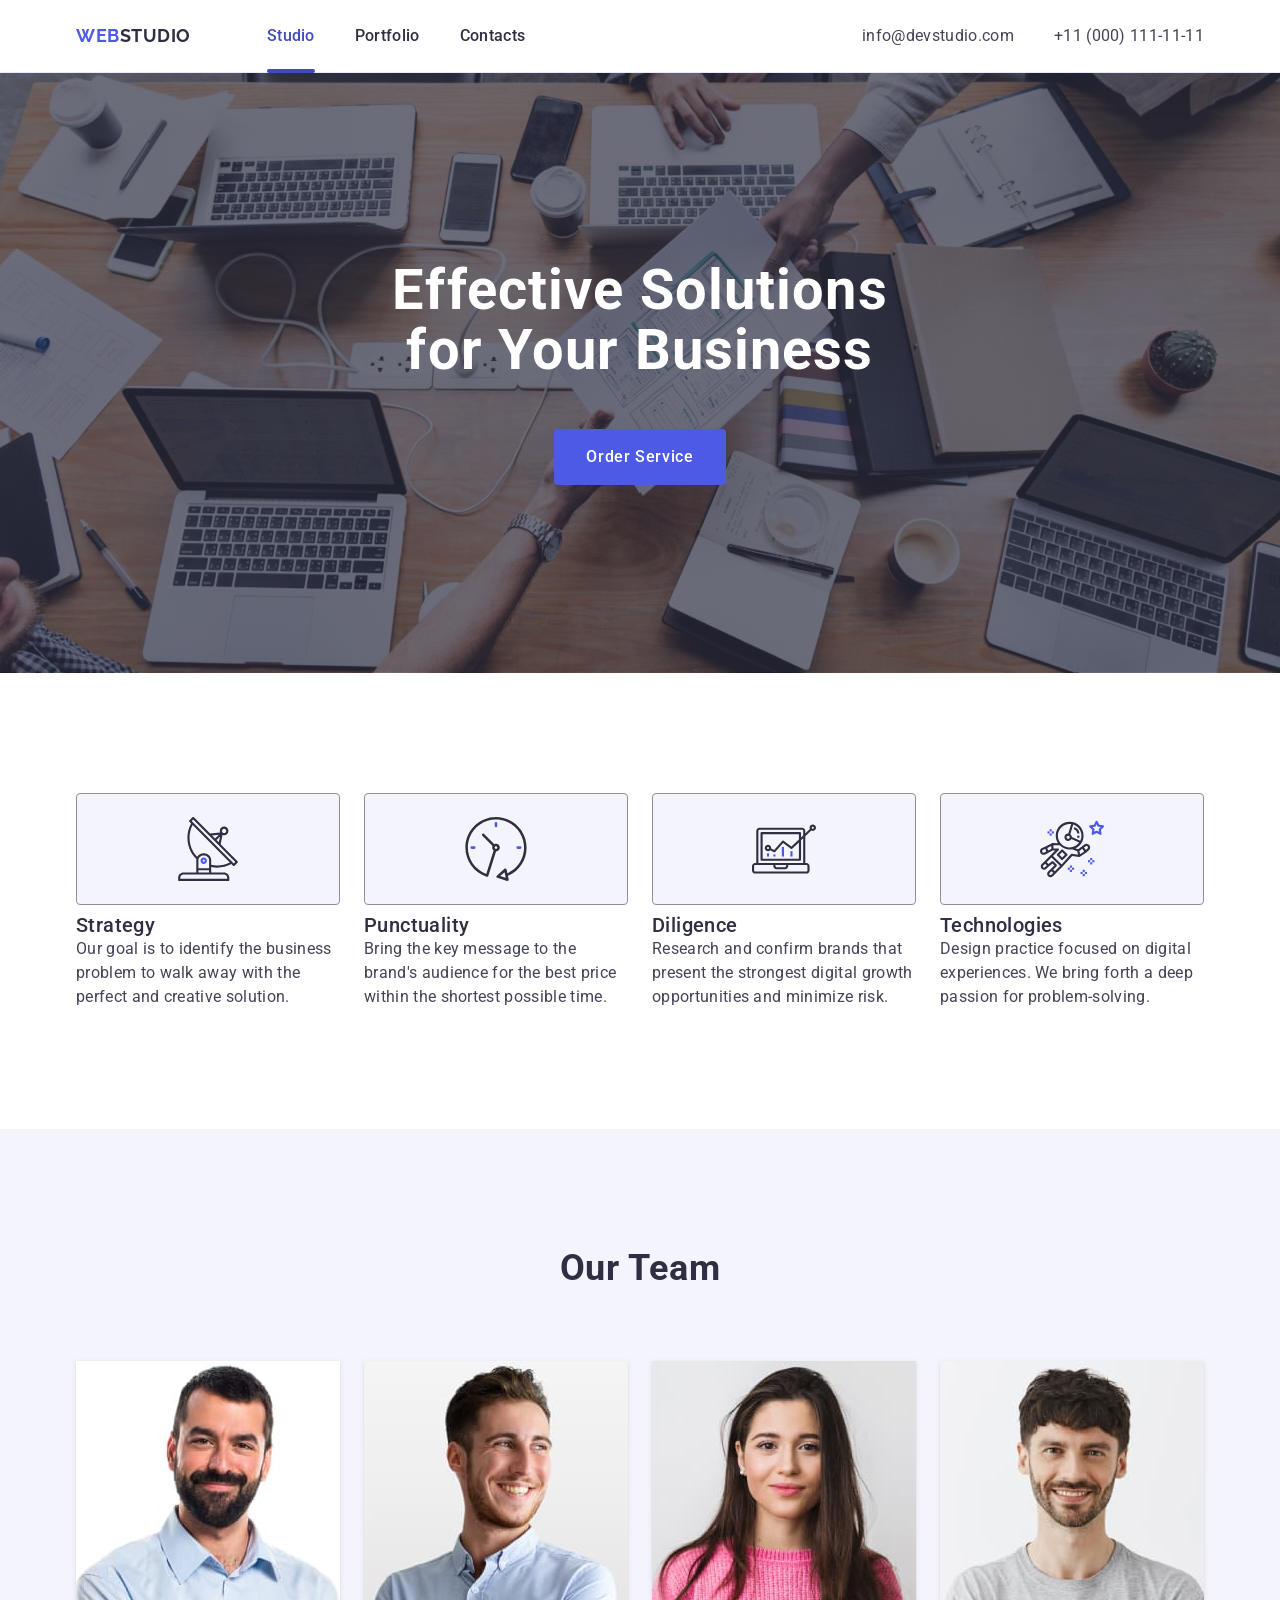
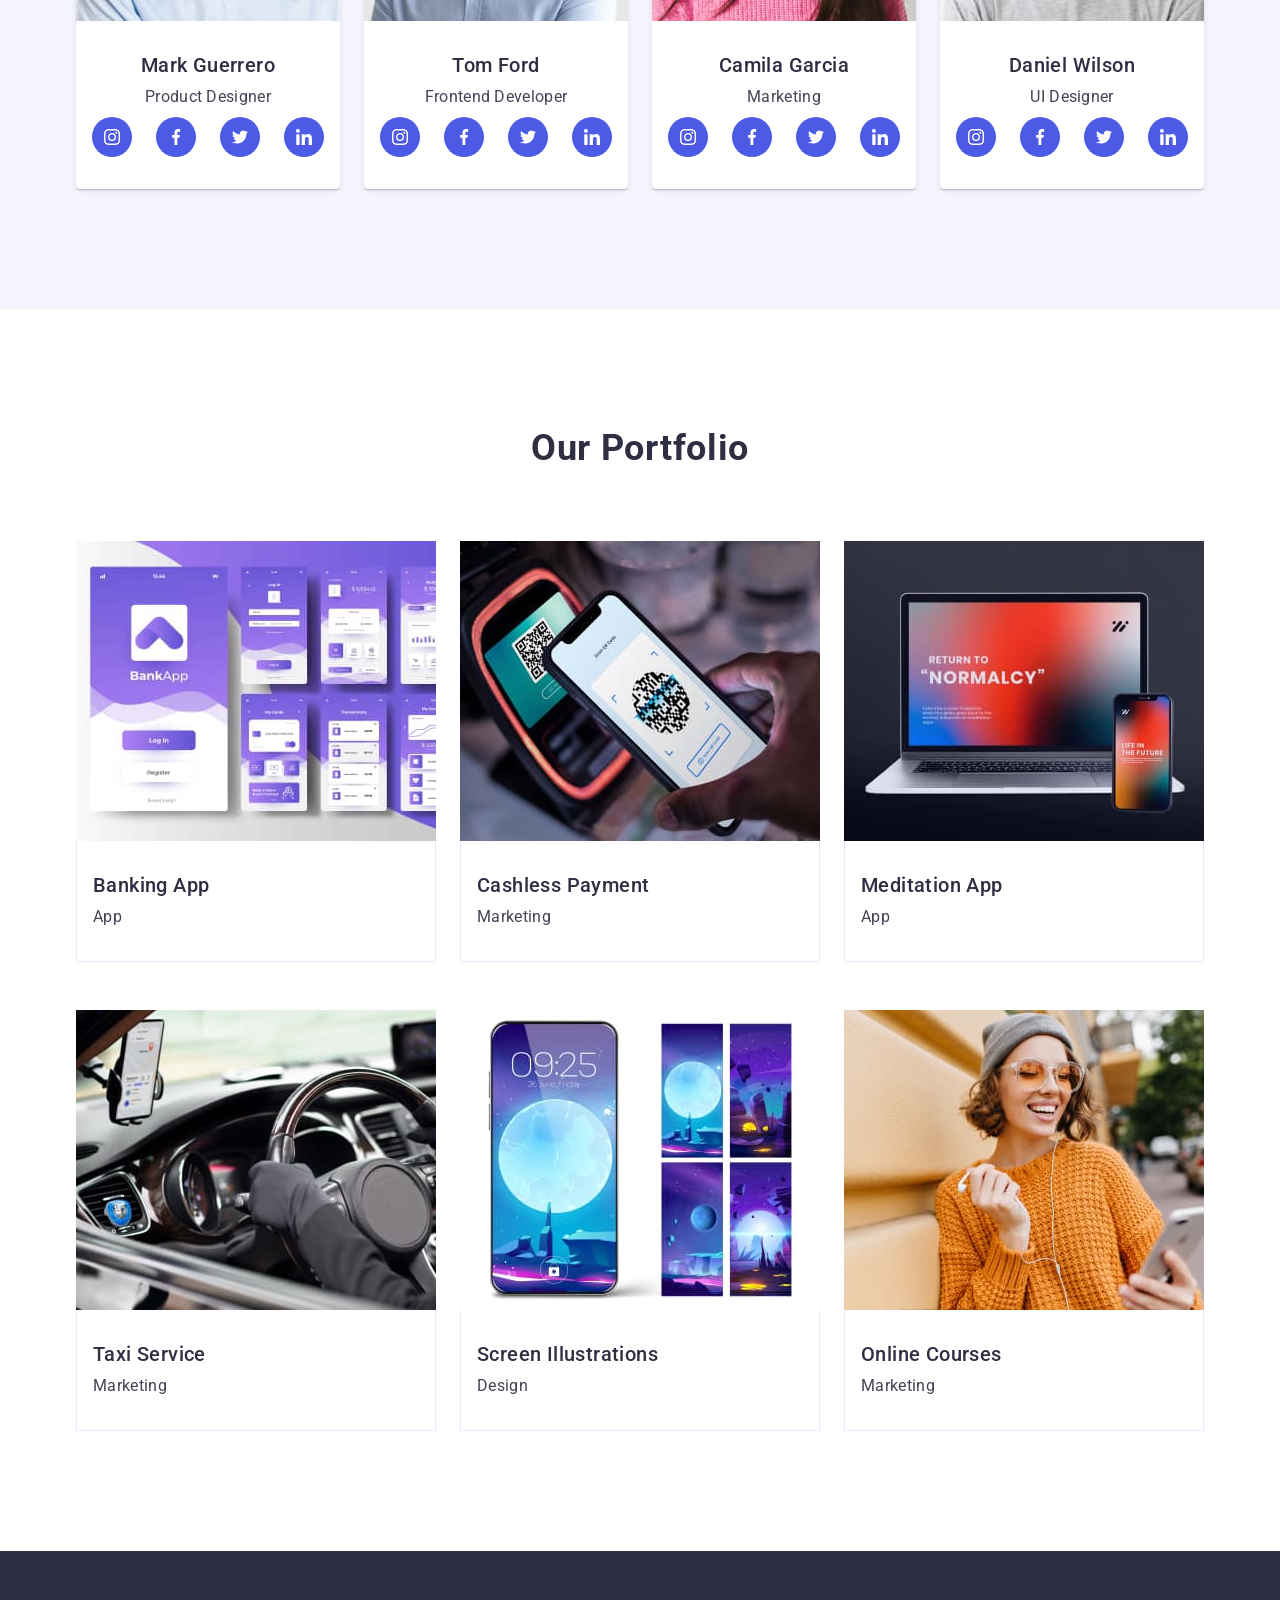
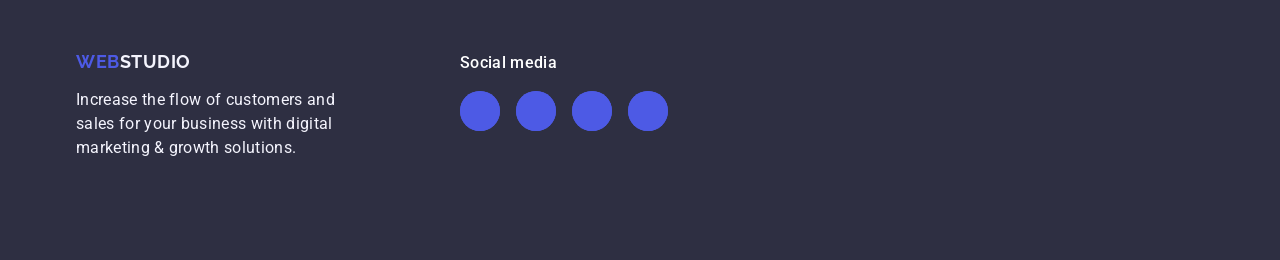
==== commit cc2fd2a7: "footer2" ====
--- a/index.html
+++ b/index.html
@@ -51,7 +51,7 @@
         <h2 class="advantages-title visually-hidden">Advantages</h2>
         <Ul class="advantages-list">
           <li class="advantages-item">
-            <div class="advantages-icon-box"><svg class="advantages-icon" width="64" height="64">
+            <div class="advantages-icon-box"><a href=""></a><svg class="advantages-icon" width="64" height="64">
               <use href="./images/icons.svg#icon-antenna"></use>
             </svg></div>
             <h3 class="advantages-subtitle">Strategy</h3>
@@ -255,16 +255,16 @@
     <div class="footer-soc">
       <p class="footer-soc-text">Social media</p>
       <ul class="footer-soc-list">
-        <li class="footer-soc-item"><a class="footer-soc-link" href=""></a> <svg class="soc-icon footer-soc-icon" width="24" height="24">
+        <li class="footer-soc-item"><a class="footer-soc-link" href=""><svg class="soc-icon footer-soc-icon" width="24" height="24"></a>
           <use href="./images/icons.svg#icon-instagram"></use>
         </svg></li>
-        <li class="footer-soc-item"><a class="footer-soc-link" href=""></a> <svg class="soc-icon footer-soc-icon" width="24" height="24">
+        <li class="footer-soc-item"><a class="footer-soc-link" href=""><svg class="soc-icon footer-soc-icon" width="24" height="24"></a>
           <use href="./images/icons.svg#icon-facebook"></use>
         </svg></li>
-        <li class="footer-soc-item"><a class="footer-soc-link" href=""></a> <svg class="soc-icon footer-soc-icon" width="24" height="24">
+        <li class="footer-soc-item"><a class="footer-soc-link" href=""><svg class="soc-icon footer-soc-icon" width="24" height="24"></a>
           <use href="./images/icons.svg#icon-twitter"></use>
         </svg></li>
-        <li class="footer-soc-item"><a class="footer-soc-link" href=""></a> <svg class="soc-icon footer-soc-icon" width="24" height="24">
+        <li class="footer-soc-item"><a class="footer-soc-link" href=""><svg class="soc-icon footer-soc-icon" width="24" height="24"></a>
           <use href="./images/icons.svg#icon-linkedin"></use>
         </svg></li>
       </ul>
--- a/css/styles.css
+++ b/css/styles.css
@@ -75,6 +75,9 @@
 
 .header-link.current {
   position: relative;
+  /* виправлення помилки */
+  color: #404bbf;
+
 }
 .header-link.current::after {
   content: '';
@@ -124,7 +127,8 @@
     url(../images/people-office.jpg);
   background-repeat: no-repeat;
   background-position: center;
-  width: 1440px;
+  /* виправлення помилки max-width */
+  max-width: 1440px;
   background-size: cover;
   margin-left: auto;
   margin-right: auto;
@@ -157,9 +161,11 @@
   min-width: 169px;
   height: 56px;
   border:none;
-  transition-property: color, background-color;
+  /* помилки */
+  transition: background-color 250ms cubic-bezier(0.4, 0, 0.2, 1);
+  /* transition-property: color, background-color;
   transition-duration: 250ms;
-  transition-timing-function: cubic-bezier(0.4, 0, 0.2, 1);
+  transition-timing-function: cubic-bezier(0.4, 0, 0.2, 1); */
 
 }
 .hero-btn:hover, .hero-btn:focus {
@@ -197,14 +203,15 @@
   display: flex;
   align-items: center;
   justify-content: center;
-  background-color: #f4f4f4;
+  background-color: #f4f4fd;
+  margin-bottom: 8px;
 }
 .advantages-icon {
 
 }
 .advantages-subtitle {
   /* font-family: var(--font-family); */
-  margin-bottom: 8px;
+  
   font-weight: 500;
   font-size: 20px;
   line-height: 120%;
@@ -243,6 +250,7 @@
   background-color: #FFFFFF;
   width: calc((100% - 3 * 24px) / 4);
   border-radius: 0 0 4px 4px;
+  transition: box-shadow 250ms cubic-bezier(0.4, 0, 0.2, 1);
   box-shadow: 0 2px 1px 0 rgba(46, 47, 66, 0.08), 0 1px 1px 0 rgba(46, 47, 66, 0.16), 0 1px 6px 0 rgba(46, 47, 66, 0.08);
 }
 .about-member {
@@ -317,6 +325,7 @@
   width: calc((100% - 2 * 24px ) / 3);
 }
 .portfolio-item:hover {
+  box-shadow 250ms cubic-bezier(0.4, 0, 0.2, 1);
     box-shadow: 0 2px 1px 0 rgba(46, 47, 66, 0.08), 0 1px 1px 0 rgba(46, 47, 66, 0.16), 0 1px 6px 0 rgba(46, 47, 66, 0.08);
 }
 
@@ -341,7 +350,9 @@
   width: 100%;
   height: 100%;
   transform: translateY(100%);
-  transition: transform 250ms linear;
+  /* Приклад викладача */
+  /* transition: transform 250ms linear; */
+  transition: transform 250ms cubic-bezier(0.4, 0, 0.2, 1);
 }
 
 .portfolio-subtitle {
@@ -372,9 +383,11 @@
 }
 .footer-container {
   display: flex;
+  align-items: baseline;
 }
 .footer-blok {
   margin-right: 120px;
+  
 }
 
 .footer-link {
@@ -425,14 +438,22 @@
   align-items: center;
   background-color: #4D5AE5;
   border-radius: 50%;
-}
-.footer-soc-item:hover {
+  transition: background-color 250ms cubic-bezier(0.4, 0, 0.2, 1);
+}
+.footer-soc-item:hover, .footer-soc-item:focus {
   background-color: #31D0AA;
 }
 .footer-soc-link {
+  width: 100%;
+  height: 100%;
+  background-color: #4d5ae5;
+  border-radius: 50%;
+  display: flex;
+  justify-content: center;
+  align-items: center;
 }
 .footer-soc-icon {
-  
+  fill: #f4f4fd;
 }
 
 .header-address-link:hover, 
@@ -440,6 +461,6 @@
 .header-link:hover, 
 .header-link:focus,
 .header-item.current {
-  color:#404BBF;
-}
-
+  color: #404bbf;
+}
+
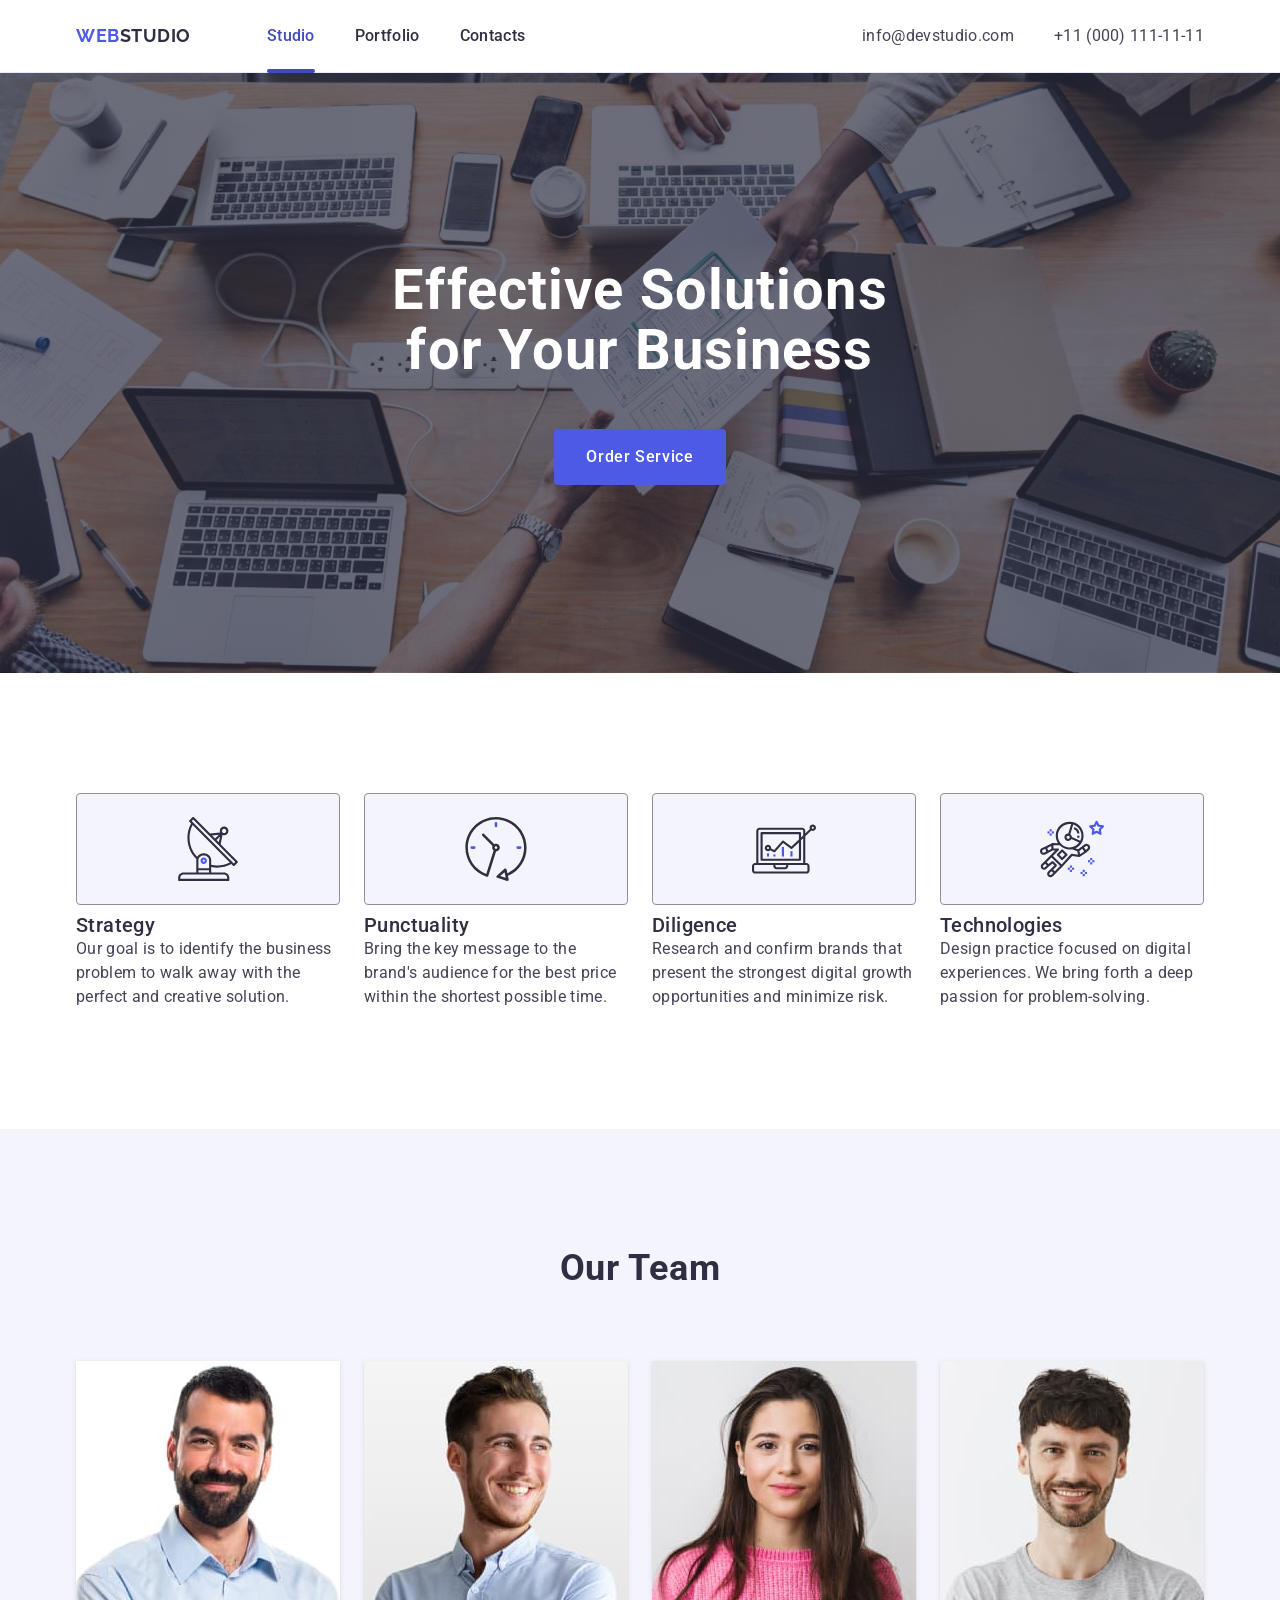
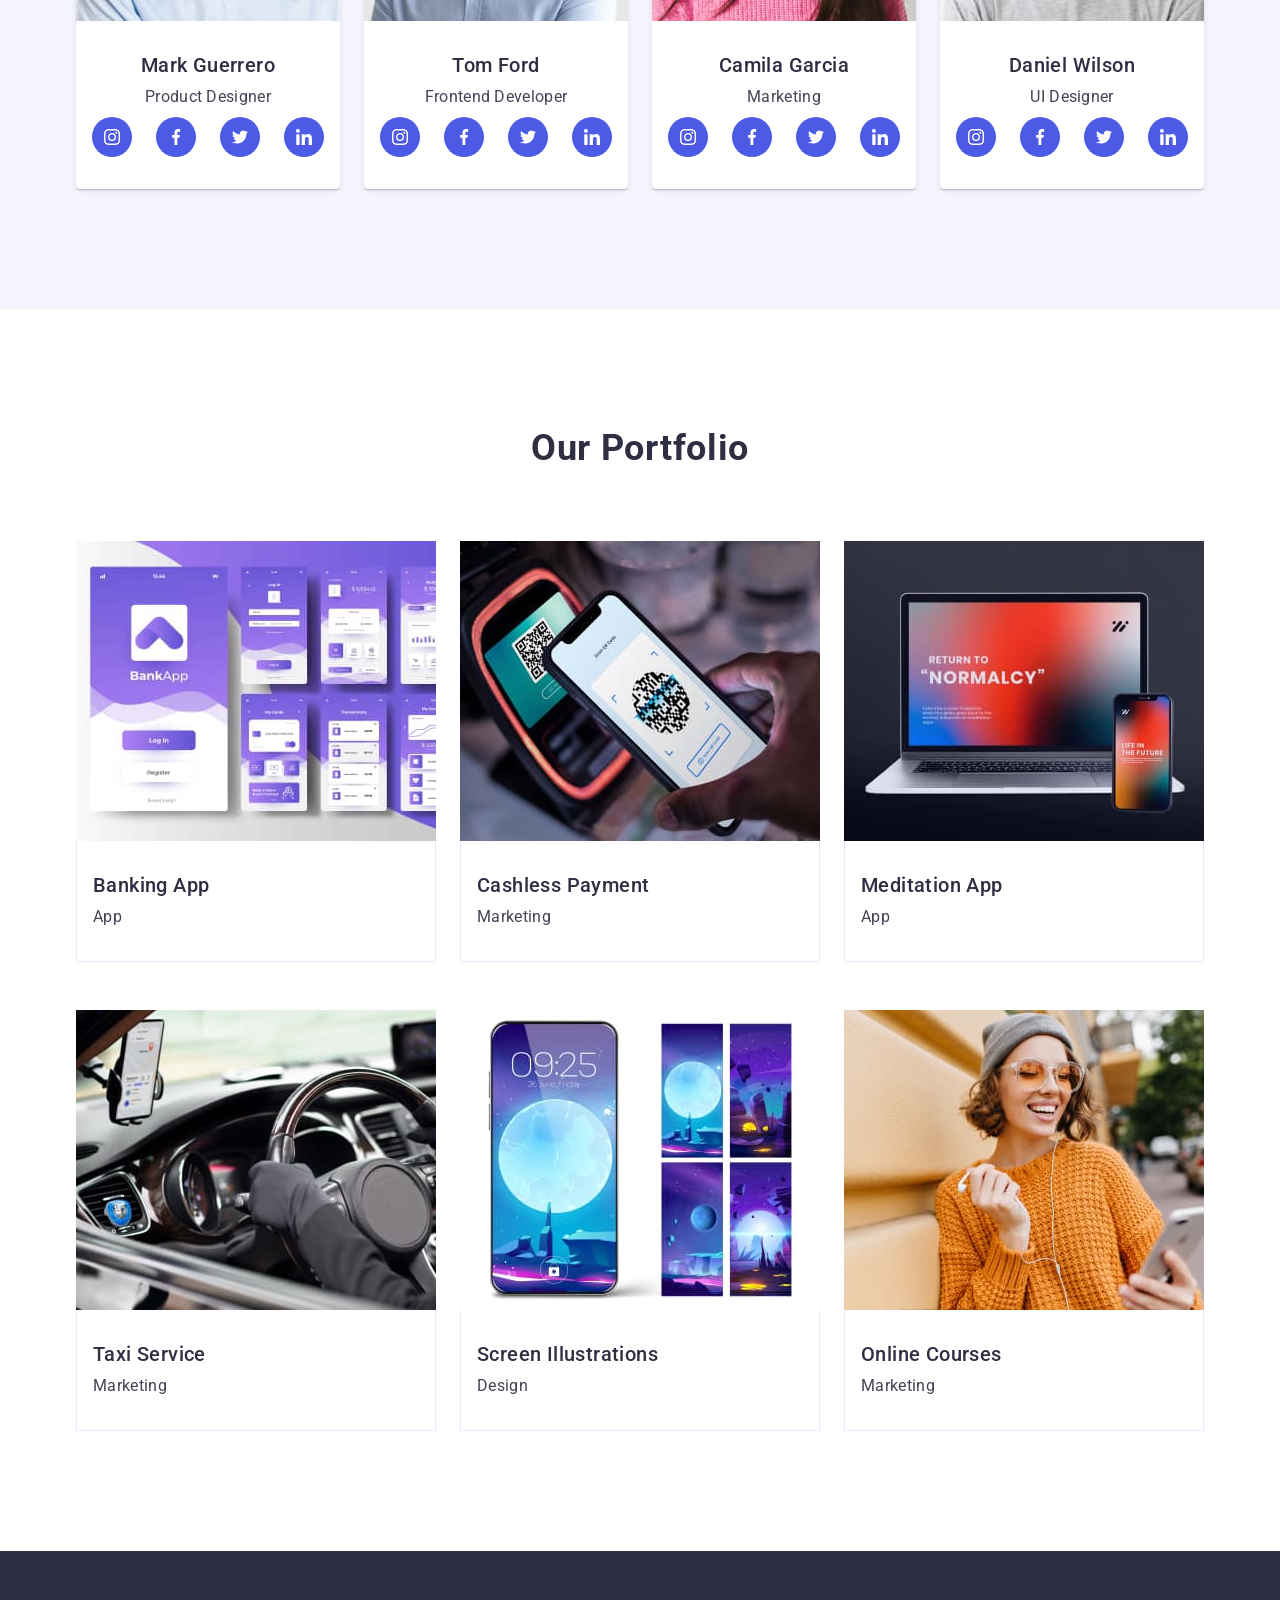
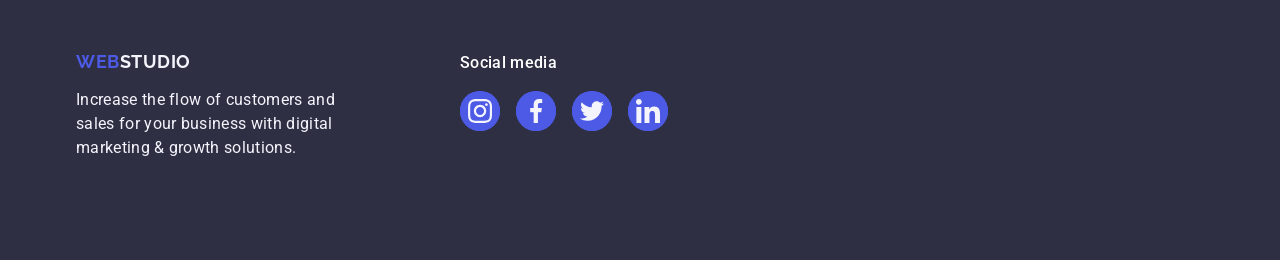
==== commit 8ee7651e: "footer" ====
--- a/index.html
+++ b/index.html
@@ -255,19 +255,36 @@
     <div class="footer-soc">
       <p class="footer-soc-text">Social media</p>
       <ul class="footer-soc-list">
-        <li class="footer-soc-item"><a class="footer-soc-link" href=""><svg class="soc-icon footer-soc-icon" width="24" height="24"></a>
-          <use href="./images/icons.svg#icon-instagram"></use>
-        </svg></li>
-        <li class="footer-soc-item"><a class="footer-soc-link" href=""><svg class="soc-icon footer-soc-icon" width="24" height="24"></a>
-          <use href="./images/icons.svg#icon-facebook"></use>
-        </svg></li>
-        <li class="footer-soc-item"><a class="footer-soc-link" href=""><svg class="soc-icon footer-soc-icon" width="24" height="24"></a>
-          <use href="./images/icons.svg#icon-twitter"></use>
-        </svg></li>
-        <li class="footer-soc-item"><a class="footer-soc-link" href=""><svg class="soc-icon footer-soc-icon" width="24" height="24"></a>
-          <use href="./images/icons.svg#icon-linkedin"></use>
-        </svg></li>
+        <li class="footer-soc-item">
+          <a class="footer-soc-link" href="">
+            <svg class="soc-icon footer-soc-icon" width="24" height="24">
+              <use href="./images/icons.svg#icon-instagram"></use>
+            </svg>
+          </a>
+        </li>
+        <li class="footer-soc-item">
+          <a class="footer-soc-link" href="">
+            <svg class="soc-icon footer-soc-icon" width="24" height="24">
+              <use href="./images/icons.svg#icon-facebook"></use>
+            </svg>
+          </a>
+        </li>
+        <li class="footer-soc-item">
+          <a class="footer-soc-link" href="">
+            <svg class="soc-link footer-soc-icon" width="24" height="24">
+              <use href="./images/icons.svg#icon-twitter"></use>
+            </svg>
+          </a>
+        </li>
+        <li class="footer-soc-item">
+          <a class="footer-soc-link" href="">
+            <svg class="soc-icon footer-soc-icon" width="24" height="24">
+              <use href="./images/icons.svg#icon-linkedin"></use>
+            </svg>
+          </a>
+        </li>
       </ul>
+      
     </div>
 </div>
   </footer>
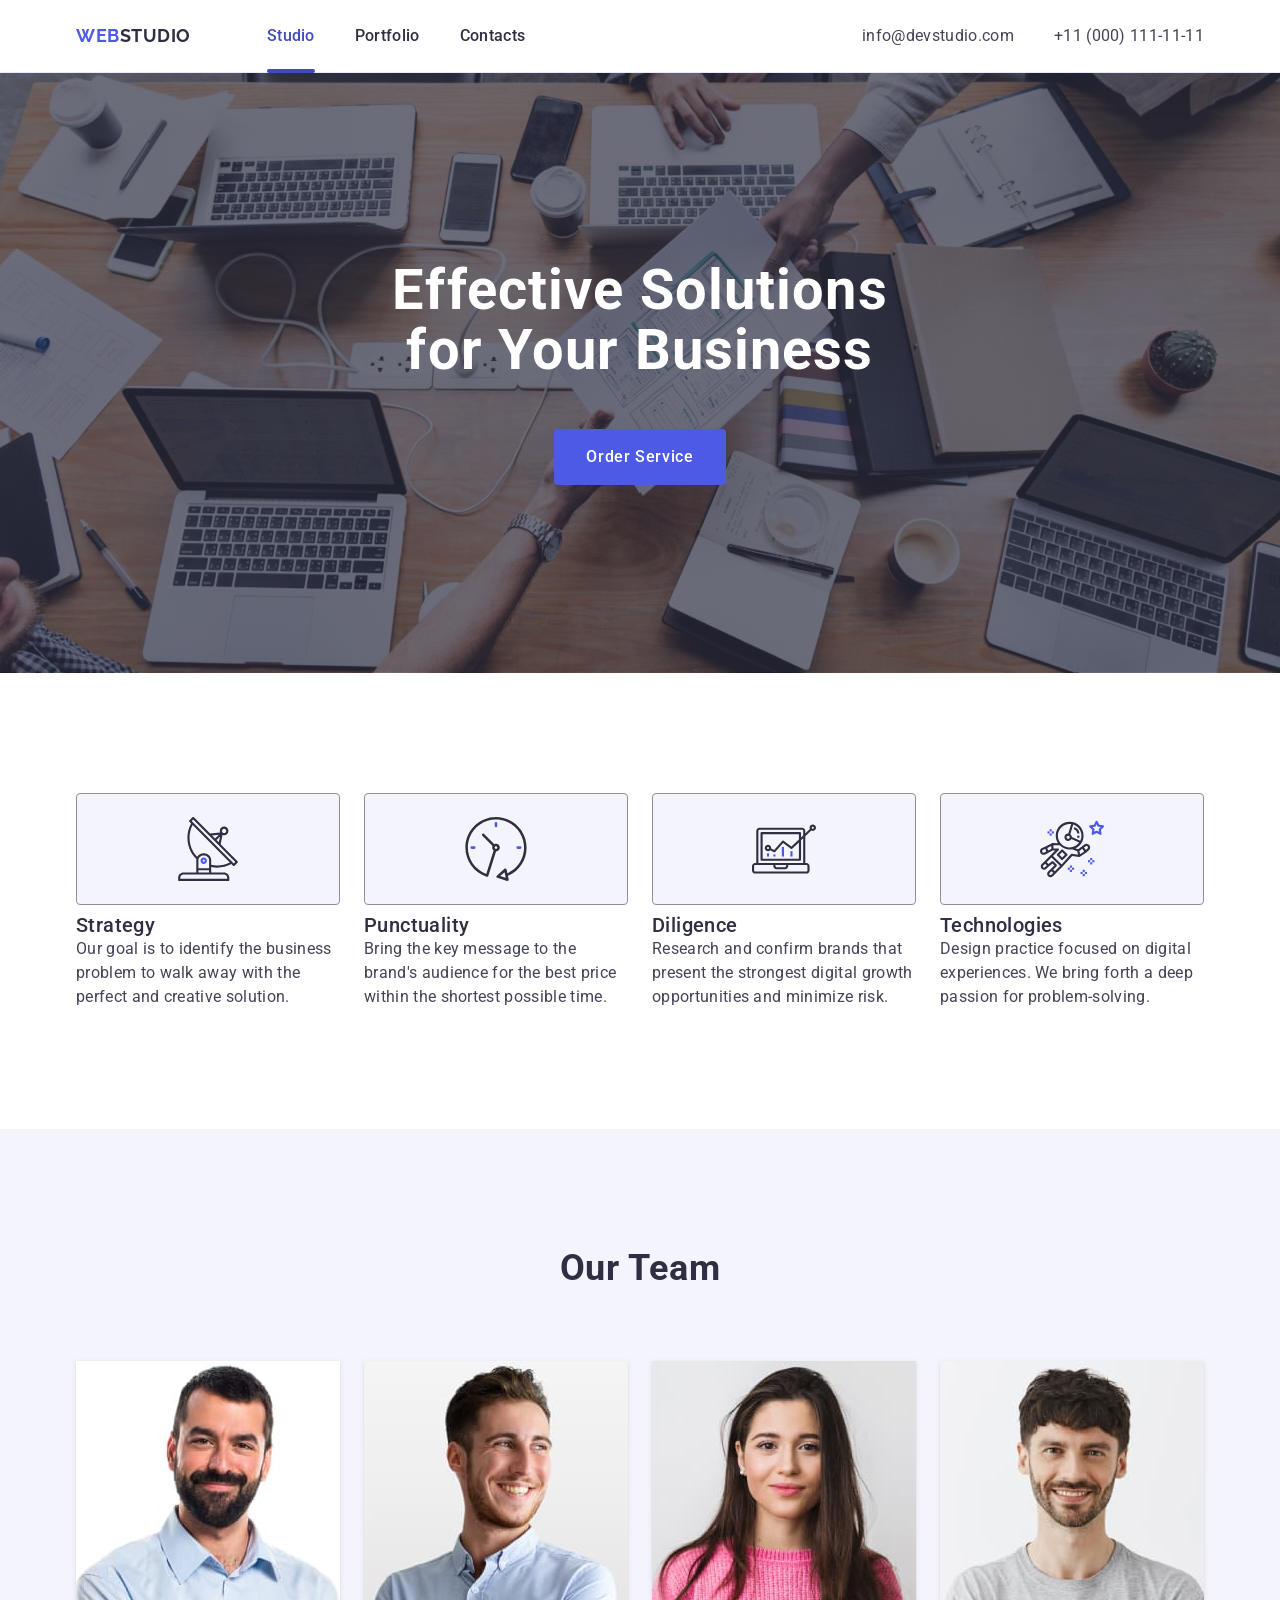
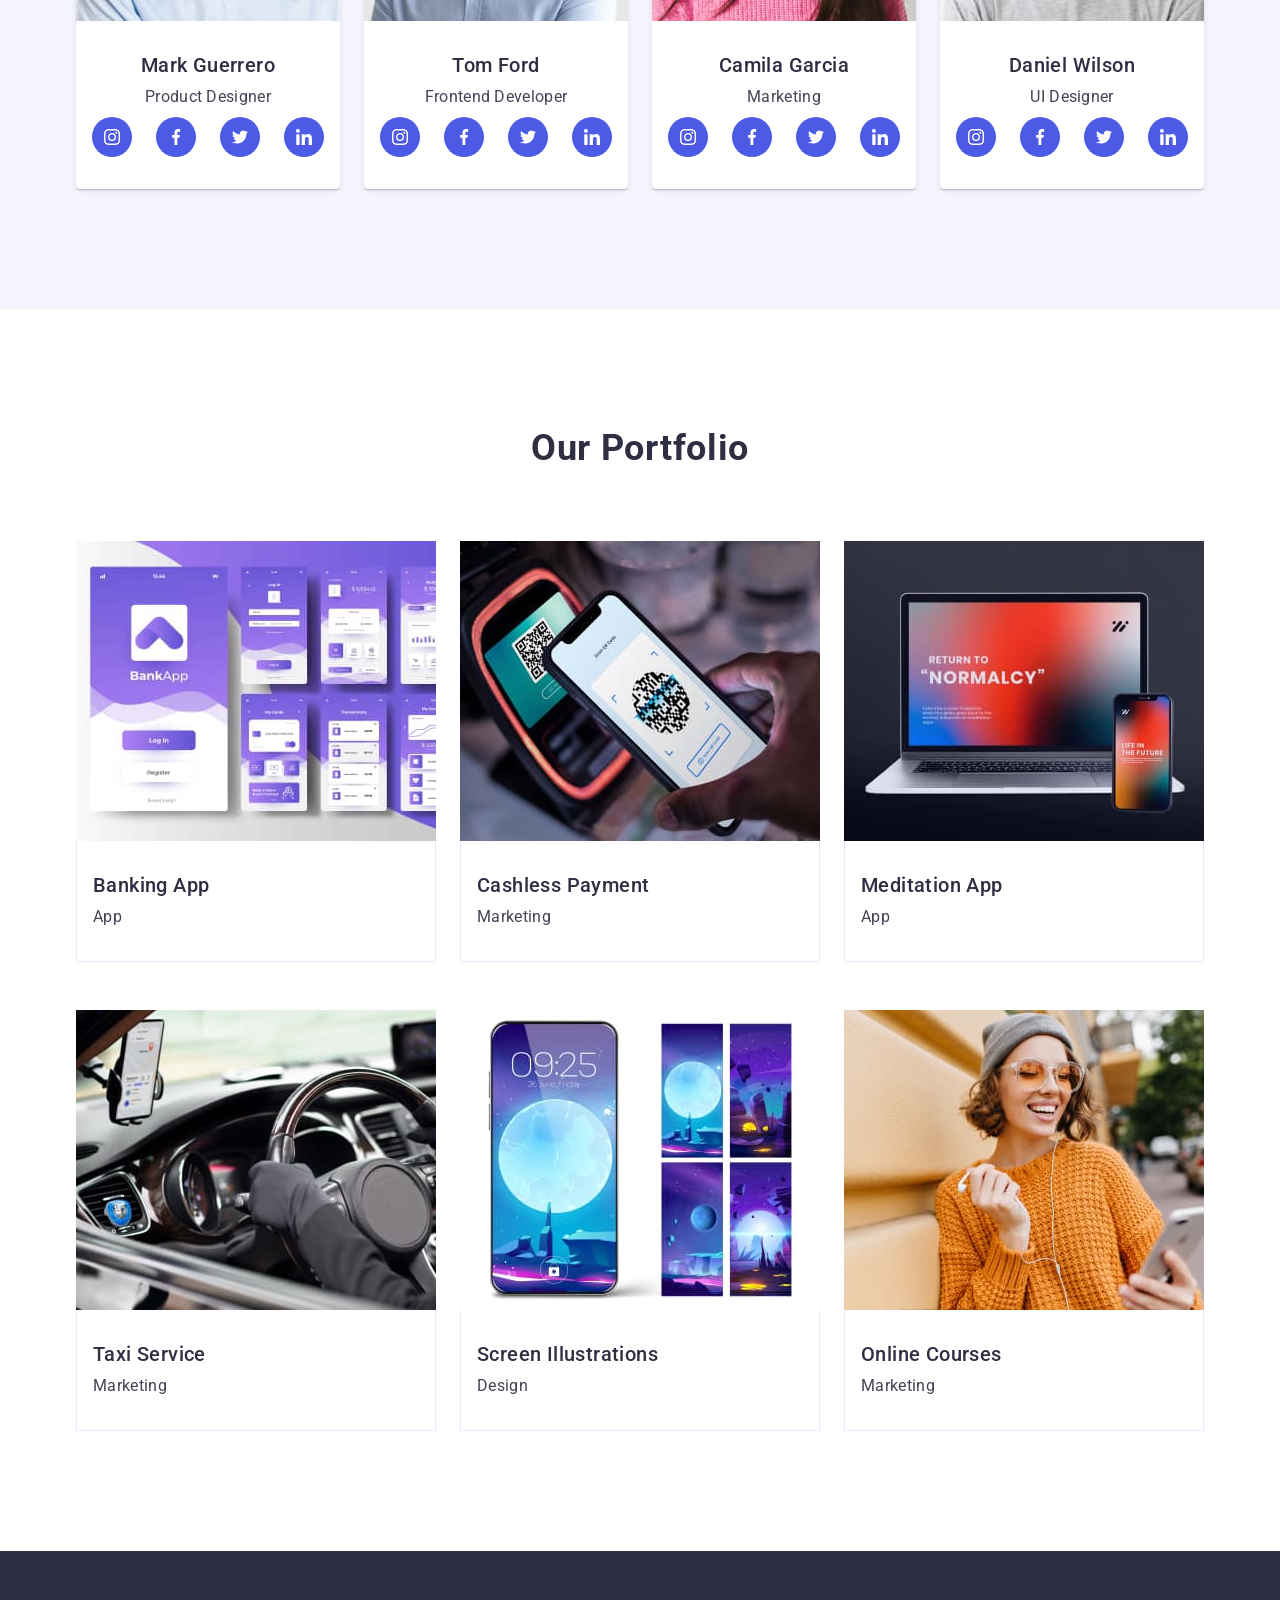
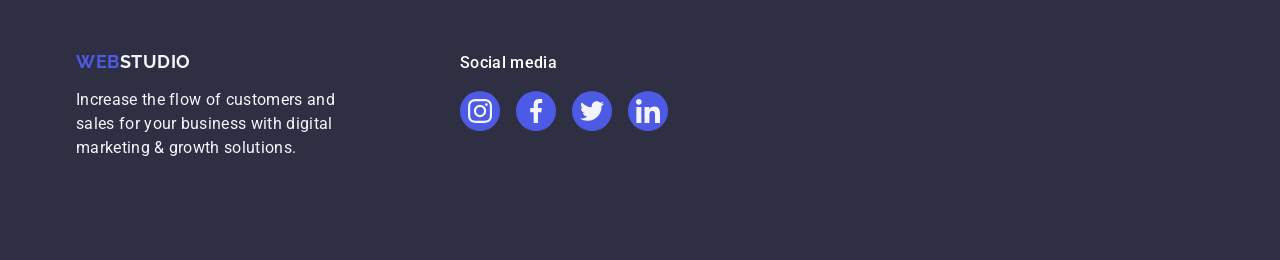
==== commit c25bfdc6: "footer fixed" ====
--- a/index.html
+++ b/index.html
@@ -271,7 +271,7 @@
         </li>
         <li class="footer-soc-item">
           <a class="footer-soc-link" href="">
-            <svg class="soc-link footer-soc-icon" width="24" height="24">
+            <svg class="soc-icon footer-soc-icon" width="24" height="24">
               <use href="./images/icons.svg#icon-twitter"></use>
             </svg>
           </a>
--- a/css/styles.css
+++ b/css/styles.css
@@ -323,10 +323,10 @@
 }
 .portfolio-item {
   width: calc((100% - 2 * 24px ) / 3);
+  transition: 250ms cubic-bezier(0.4, 0, 0.2, 1);
 }
 .portfolio-item:hover {
-  box-shadow 250ms cubic-bezier(0.4, 0, 0.2, 1);
-    box-shadow: 0 2px 1px 0 rgba(46, 47, 66, 0.08), 0 1px 1px 0 rgba(46, 47, 66, 0.16), 0 1px 6px 0 rgba(46, 47, 66, 0.08);
+  box-shadow: 0 2px 1px 0 rgba(46, 47, 66, 0.08), 0 1px 1px 0 rgba(46, 47, 66, 0.16), 0 1px 6px 0 rgba(46, 47, 66, 0.08);
 }
 
 .portfolio-item:hover .portfolio-item-text {
@@ -433,14 +433,14 @@
 .footer-soc-item {
   width: 40px;
   height: 40px;
-  display: flex;
-  justify-content: center;
+  /* display: flex; */
+  /* justify-content: center;
   align-items: center;
   background-color: #4D5AE5;
-  border-radius: 50%;
-  transition: background-color 250ms cubic-bezier(0.4, 0, 0.2, 1);
-}
-.footer-soc-item:hover, .footer-soc-item:focus {
+  border-radius: 50%; */
+  
+}
+.footer-soc-link:hover, .footer-soc-link:focus {
   background-color: #31D0AA;
 }
 .footer-soc-link {
@@ -451,6 +451,7 @@
   display: flex;
   justify-content: center;
   align-items: center;
+  transition: background-color 250ms cubic-bezier(0.4, 0, 0.2, 1);
 }
 .footer-soc-icon {
   fill: #f4f4fd;
